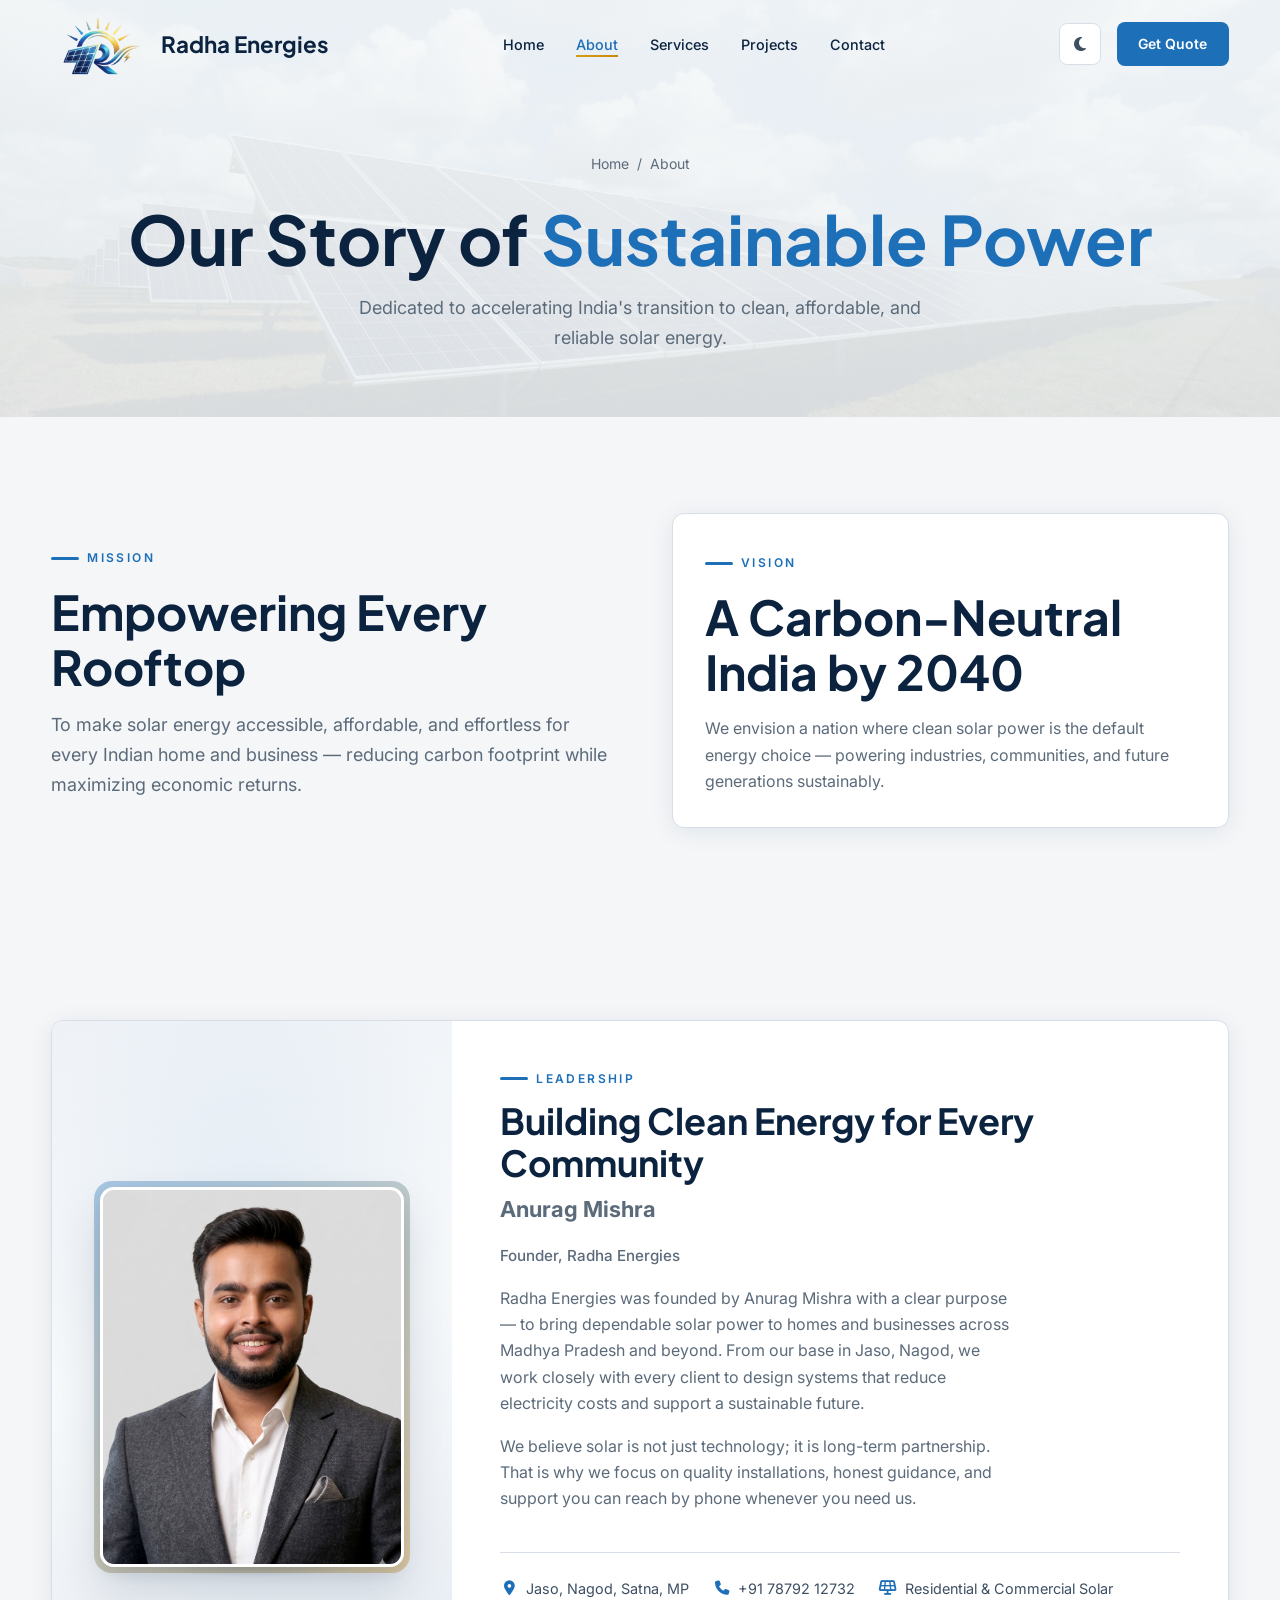
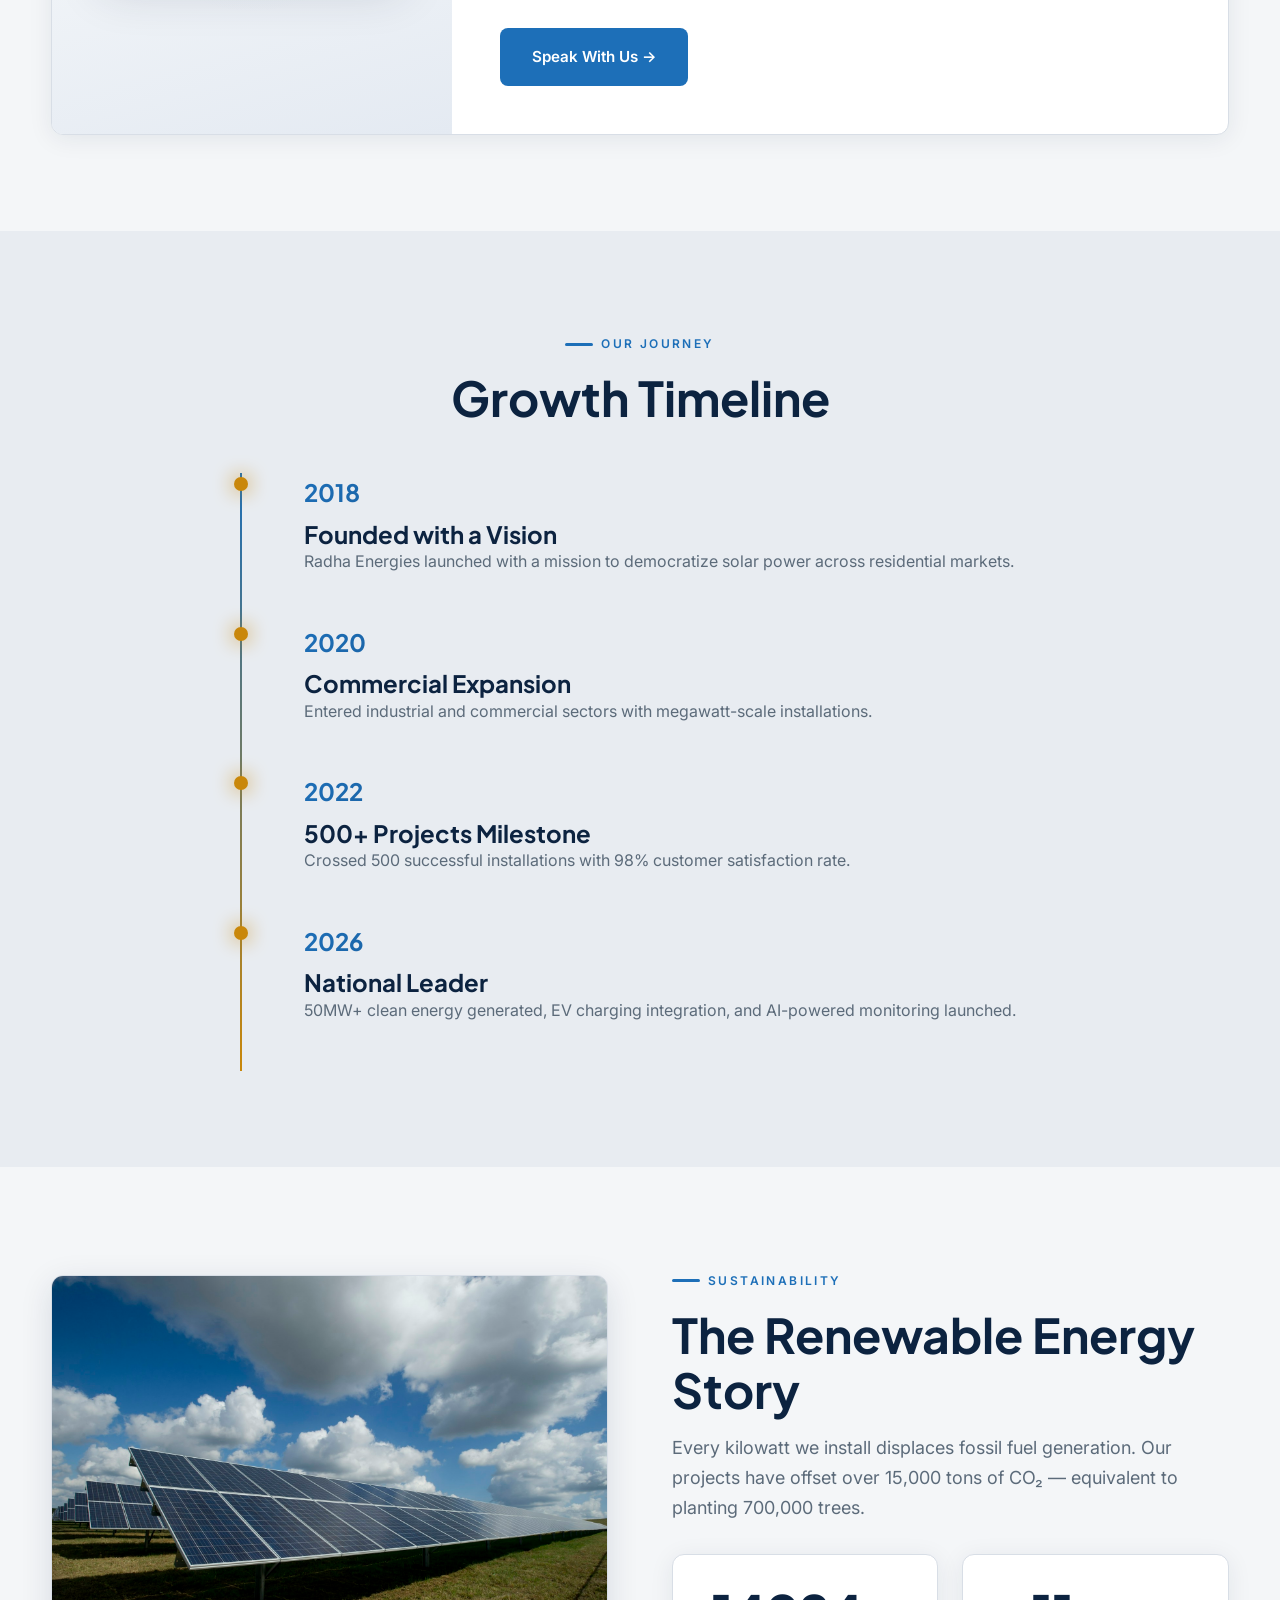
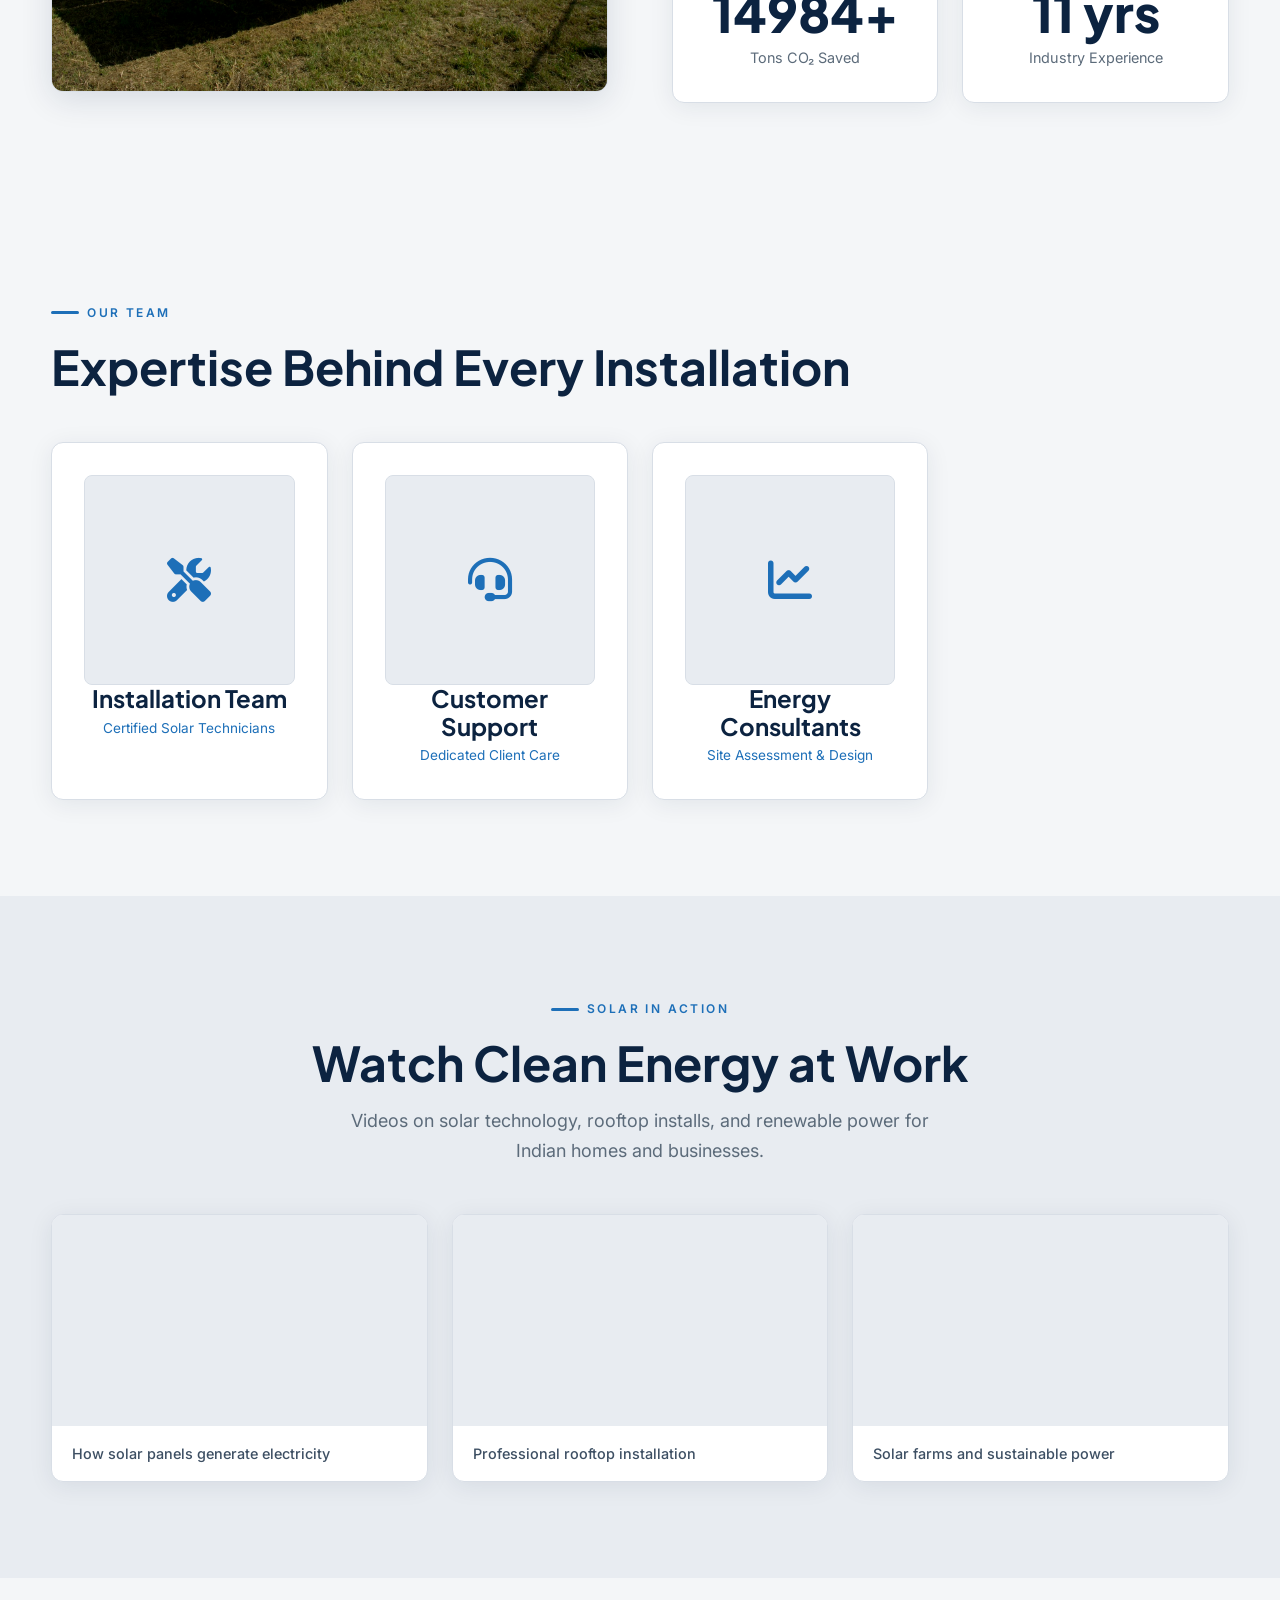
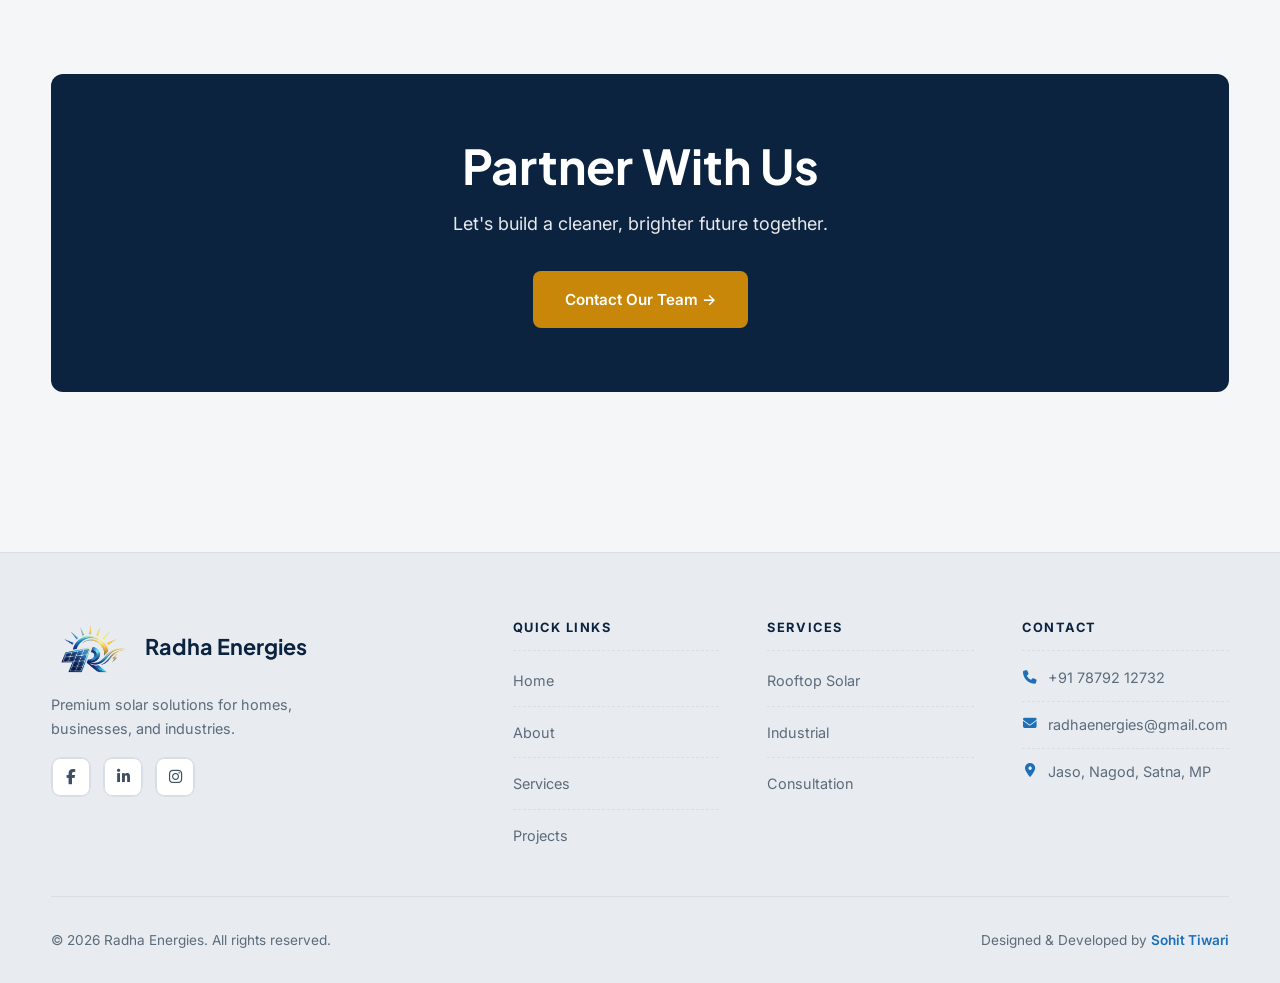
==== about.html @ 24271fe3 "Initial commit" ====
<!DOCTYPE html>
<html lang="en" data-theme="light">
<head>
  <meta charset="UTF-8">
  <meta name="viewport" content="width=device-width, initial-scale=1.0">
  <meta name="description" content="About Radha Energies — Meet founder Anurag Mishra, our mission, vision, and sustainable solar energy story.">
  <title>About Us | Radha Energies</title>
  <link rel="preconnect" href="https://fonts.googleapis.com">
  <link rel="preconnect" href="https://fonts.gstatic.com" crossorigin>
  <link href="https://fonts.googleapis.com/css2?family=Plus+Jakarta+Sans:wght@400;500;600;700;800&family=Inter:wght@400;500;600;700&display=swap" rel="stylesheet">
  <link rel="icon" href="assets/logo.png" type="image/png">
  <link rel="stylesheet" href="css/main.css">
  <link rel="stylesheet" href="css/animations.css">
  <link rel="stylesheet" href="https://cdnjs.cloudflare.com/ajax/libs/font-awesome/6.5.1/css/all.min.css" crossorigin="anonymous" referrerpolicy="no-referrer" />
  <link rel="stylesheet" href="css/icons.css">
</head>
<body>
  <div class="page-transition" aria-hidden="true"></div>
  <div class="loader" aria-label="Loading">
    <div class="loader-rays"></div>
    <img src="assets/logo.png" alt="Radha Energies" class="loader-logo" width="120" height="120">
    <div class="loader-ring"></div>
    <p class="loader-text">Harnessing Solar Power</p>
  </div>

  <header class="header">
    <nav class="nav container">
      <a href="index.html" class="logo-link">
        <img src="assets/logo.png" alt="Radha Energies Logo" class="logo-img" width="72" height="72">
        <span class="logo-text">Radha Energies</span>
      </a>
      <ul class="nav-links">
        <li><a href="index.html">Home</a></li>
        <li><a href="about.html" class="active">About</a></li>
        <li><a href="services.html">Services</a></li>
        <li><a href="projects.html">Projects</a></li>
        <li><a href="contact.html">Contact</a></li>
      </ul>
      <div class="nav-actions">
        <button class="theme-toggle" type="button" aria-label="Toggle theme"><i class="fa-solid fa-moon"></i></button>
        <a href="contact.html" class="nav-cta">Get Quote</a>
        <button class="menu-toggle" type="button" aria-label="Menu"><span></span><span></span><span></span></button>
      </div>
    </nav>
  </header>

  <main>
    <section class="page-hero">
      <div class="hero-bg hero-bg--media" style="position:absolute;inset:0;z-index:-1;"></div>
      <div class="hero-gradient-orb hero-orb-1" data-parallax="0.1" style="position:absolute;"></div>
      <div class="container">
        <nav class="breadcrumb" aria-label="Breadcrumb"><a href="index.html">Home</a> / <span>About</span></nav>
        <h1>Our Story of <span class="text-gradient">Sustainable Power</span></h1>
        <p class="lead">Dedicated to accelerating India's transition to clean, affordable, and reliable solar energy.</p>
      </div>
    </section>

    <section class="section">
      <div class="container split-grid">
        <div class="reveal-left">
          <span class="section-label">Mission</span>
          <h2>Empowering Every Rooftop</h2>
          <p class="lead" style="margin-top:1rem;">To make solar energy accessible, affordable, and effortless for every Indian home and business — reducing carbon footprint while maximizing economic returns.</p>
        </div>
        <div class="reveal-right glass-card">
          <span class="section-label">Vision</span>
          <h2>A Carbon-Neutral India by 2040</h2>
          <p style="color:var(--text-muted);margin-top:1rem;">We envision a nation where clean solar power is the default energy choice — powering industries, communities, and future generations sustainably.</p>
        </div>
      </div>
    </section>

    <section class="section">
      <div class="container">
        <div class="founder-section reveal">
          <div class="founder-grid">
            <div class="founder-photo-wrap">
              <div class="founder-photo-frame">
                <img src="assets/brand-owner.png" alt="Anurag Mishra, Founder of Radha Energies" class="founder-photo" width="764" height="1024" loading="lazy" decoding="async">
              </div>
            </div>
            <div class="founder-content">
              <span class="section-label">Leadership</span>
              <h2>Building Clean Energy for Every Community</h2>
              <p class="founder-name">Anurag Mishra</p>
              <p class="founder-role">Founder, Radha Energies</p>
              <p>Radha Energies was founded by Anurag Mishra with a clear purpose — to bring dependable solar power to homes and businesses across Madhya Pradesh and beyond. From our base in Jaso, Nagod, we work closely with every client to design systems that reduce electricity costs and support a sustainable future.</p>
              <p>We believe solar is not just technology; it is long-term partnership. That is why we focus on quality installations, honest guidance, and support you can reach by phone whenever you need us.</p>
              <div class="founder-meta">
                <span class="founder-meta-item"><i class="fa-solid fa-location-dot" aria-hidden="true"></i> Jaso, Nagod, Satna, MP</span>
                <span class="founder-meta-item"><i class="fa-solid fa-phone" aria-hidden="true"></i> <a href="tel:+917879212732">+91 78792 12732</a></span>
                <span class="founder-meta-item"><i class="fa-solid fa-solar-panel" aria-hidden="true"></i> Residential &amp; Commercial Solar</span>
              </div>
              <a href="contact.html" class="btn btn-primary" style="margin-top:1.75rem;align-self:flex-start;">Speak With Us →</a>
            </div>
          </div>
        </div>
      </div>
    </section>

    <section class="section section--alt">
      <div class="container">
        <div class="reveal" style="text-align:center;margin-bottom:3rem;">
          <span class="section-label" style="justify-content:center;">Our Journey</span>
          <h2>Growth Timeline</h2>
        </div>
        <div class="timeline">
          <div class="timeline-item reveal">
            <div class="timeline-year">2018</div>
            <h3>Founded with a Vision</h3>
            <p style="color:var(--text-muted);">Radha Energies launched with a mission to democratize solar power across residential markets.</p>
          </div>
          <div class="timeline-item reveal">
            <div class="timeline-year">2020</div>
            <h3>Commercial Expansion</h3>
            <p style="color:var(--text-muted);">Entered industrial and commercial sectors with megawatt-scale installations.</p>
          </div>
          <div class="timeline-item reveal">
            <div class="timeline-year">2022</div>
            <h3>500+ Projects Milestone</h3>
            <p style="color:var(--text-muted);">Crossed 500 successful installations with 98% customer satisfaction rate.</p>
          </div>
          <div class="timeline-item reveal">
            <div class="timeline-year">2026</div>
            <h3>National Leader</h3>
            <p style="color:var(--text-muted);">50MW+ clean energy generated, EV charging integration, and AI-powered monitoring launched.</p>
          </div>
        </div>
      </div>
    </section>

    <section class="section">
      <div class="container split-grid">
        <div class="intro-visual reveal-left">
          <div class="intro-visual-inner">
            <img src="assets/hero-rooftop.jpg" alt="Solar farm and clean energy landscape" width="800" height="600" loading="lazy" decoding="async">
          </div>
        </div>
        <div class="reveal-right">
          <span class="section-label">Sustainability</span>
          <h2>The Renewable Energy Story</h2>
          <p class="lead" style="margin-top:1rem;">Every kilowatt we install displaces fossil fuel generation. Our projects have offset over 15,000 tons of CO₂ — equivalent to planting 700,000 trees.</p>
          <div class="stats-grid" style="margin-top:2rem;grid-template-columns:repeat(2,1fr);">
            <div class="glass-card stat-card"><div class="stat-number" data-count="15000" data-suffix="+">0</div><p class="stat-label">Tons CO₂ Saved</p></div>
            <div class="glass-card stat-card"><div class="stat-number" data-count="12" data-suffix=" yrs">0</div><p class="stat-label">Industry Experience</p></div>
          </div>
        </div>
      </div>
    </section>

    <section class="section">
      <div class="container">
        <div class="reveal" style="margin-bottom:3rem;">
          <span class="section-label">Our Team</span>
          <h2>Expertise Behind Every Installation</h2>
        </div>
        <div class="team-grid">
          <div class="glass-card team-card reveal">
            <span class="icon-wrap icon-wrap--team"><i class="fa-solid fa-screwdriver-wrench" aria-hidden="true"></i></span>
            <h3>Installation Team</h3>
            <p class="team-role">Certified Solar Technicians</p>
          </div>
          <div class="glass-card team-card reveal">
            <span class="icon-wrap icon-wrap--team"><i class="fa-solid fa-headset" aria-hidden="true"></i></span>
            <h3>Customer Support</h3>
            <p class="team-role">Dedicated Client Care</p>
          </div>
          <div class="glass-card team-card reveal">
            <span class="icon-wrap icon-wrap--team"><i class="fa-solid fa-chart-line" aria-hidden="true"></i></span>
            <h3>Energy Consultants</h3>
            <p class="team-role">Site Assessment &amp; Design</p>
          </div>
        </div>
      </div>
    </section>

    <section class="section section--alt media-section">
      <div class="container">
        <div class="reveal" style="text-align:center;margin-bottom:3rem;">
          <span class="section-label" style="justify-content:center;">Solar in Action</span>
          <h2>Watch Clean Energy at Work</h2>
          <p class="lead" style="margin:1rem auto 0;">Videos on solar technology, rooftop installs, and renewable power for Indian homes and businesses.</p>
        </div>
        <div class="media-grid">
          <article class="media-card media-card--video reveal">
            <div class="video-embed">
              <iframe src="https://www.youtube.com/embed/xKxrkGTscVI" title="How solar panels work" allow="accelerometer; autoplay; clipboard-write; encrypted-media; gyroscope; picture-in-picture" allowfullscreen loading="lazy"></iframe>
            </div>
            <p class="media-card-caption">How solar panels generate electricity</p>
          </article>
          <article class="media-card media-card--video reveal">
            <div class="video-embed">
              <iframe src="https://www.youtube.com/embed/yEv0DCY0BCQ" title="Rooftop solar installation" allow="accelerometer; autoplay; clipboard-write; encrypted-media; gyroscope; picture-in-picture" allowfullscreen loading="lazy"></iframe>
            </div>
            <p class="media-card-caption">Professional rooftop installation</p>
          </article>
          <article class="media-card media-card--video reveal">
            <div class="video-embed">
              <iframe src="https://www.youtube.com/embed/1kUE0BZtTRc" title="Solar farm" allow="accelerometer; autoplay; clipboard-write; encrypted-media; gyroscope; picture-in-picture" allowfullscreen loading="lazy"></iframe>
            </div>
            <p class="media-card-caption">Solar farms and sustainable power</p>
          </article>
        </div>
      </div>
    </section>

    <section class="section">
      <div class="container">
        <div class="cta-banner reveal">
          <h2>Partner With Us</h2>
          <p class="lead" style="margin:1rem auto 2rem;">Let's build a cleaner, brighter future together.</p>
          <a href="contact.html" class="btn btn-primary">Contact Our Team →</a>
        </div>
      </div>
    </section>
  </main>

  <footer class="footer">
    <div class="container">
      <div class="footer-grid">
        <div class="footer-brand">
          <a href="index.html" class="logo-link"><img src="assets/logo.png" alt="Radha Energies" class="logo-img" width="72" height="72"><span class="logo-text">Radha Energies</span></a>
          <p>Premium solar solutions for homes, businesses, and industries.</p>
          <div class="social-links"><a href="#" aria-label="Facebook"><span class="icon-wrap icon-wrap--social"><i class="fa-brands fa-facebook-f" aria-hidden="true"></i></span></a><a href="#" aria-label="LinkedIn"><span class="icon-wrap icon-wrap--social"><i class="fa-brands fa-linkedin-in" aria-hidden="true"></i></span></a><a href="#" aria-label="Instagram"><span class="icon-wrap icon-wrap--social"><i class="fa-brands fa-instagram" aria-hidden="true"></i></span></a></div>
        </div>
        <div><h4>Quick Links</h4><ul class="footer-links"><li><a href="index.html">Home</a></li><li><a href="about.html">About</a></li><li><a href="services.html">Services</a></li><li><a href="projects.html">Projects</a></li></ul></div>
        <div><h4>Services</h4><ul class="footer-links"><li><a href="services.html">Rooftop Solar</a></li><li><a href="services.html">Industrial</a></li><li><a href="services.html">Consultation</a></li></ul></div>
        <div><h4>Contact</h4><ul class="footer-links footer-contact-list"><li class="footer-contact-item"><i class="fa-solid fa-phone" aria-hidden="true"></i><a href="tel:+917879212732">+91 78792 12732</a></li><li class="footer-contact-item"><i class="fa-solid fa-envelope" aria-hidden="true"></i><a href="mailto:radhaenergies@gmail.com">radhaenergies@gmail.com</a></li><li class="footer-contact-item"><i class="fa-solid fa-location-dot" aria-hidden="true"></i><span>Jaso, Nagod, Satna, MP</span></li></ul></div>
      </div>
      <div class="footer-bottom"><span>© 2026 Radha Energies. All rights reserved.</span><p class="footer-credit">Designed &amp; Developed by <a href="https://sohit-tiwarii.netlify.app/" target="_blank" rel="noopener noreferrer">Sohit Tiwari</a></p></div>
    </div>
  </footer>
  <script src="js/main.js"></script>
</body>
</html>
---- css/main.css ----
/* Radha Energies — Professional corporate theme (logo: navy + blue + gold) */
:root {
  --color-primary: #0c2340;
  --color-primary-light: #1a3a5c;
  --color-accent: #1d6fb8;
  --color-accent-hover: #155a94;
  --color-highlight: #c9870a;
  --color-highlight-hover: #a86f08;
  --white: #ffffff;

  --bg-page: #f4f6f8;
  --bg-surface: #ffffff;
  --bg-muted: #e8ecf1;
  --border: #d8dee6;
  --border-light: #eef1f5;

  --deep-navy: var(--bg-page);
  --navy-mid: var(--bg-muted);
  --navy-light: var(--bg-surface);
  --text-primary: #0c2340;
  --text-secondary: #3d4f63;
  --text-muted: #5c6b7a;
  --btn-text: #ffffff;

  --glass-bg: var(--bg-surface);
  --glass-border: var(--border);
  --shadow-soft: 0 4px 24px rgba(12, 35, 64, 0.08);
  --shadow-md: 0 8px 32px rgba(12, 35, 64, 0.12);
  --section-alt: var(--bg-muted);
  --overlay-dark: rgba(12, 35, 64, 0.88);
  --neon-glow: var(--shadow-md);

  --electric-blue: var(--color-accent);
  --cyan: var(--color-accent);
  --logo-blue: var(--color-accent);
  --logo-blue-deep: var(--color-primary);
  --solar-yellow: var(--color-highlight);
  --solar-gold: var(--color-highlight-hover);

  --gradient-solar: linear-gradient(135deg, #d4a017, #c9870a);
  --gradient-blue: linear-gradient(135deg, #1d6fb8, #0c2340);
  --gradient-brand: linear-gradient(135deg, #1d6fb8 0%, #c9870a 100%);
  --gradient-hero: linear-gradient(180deg, #f8fafb 0%, #f0f3f6 100%);

  --font-display: "Plus Jakarta Sans", system-ui, sans-serif;
  --font-body: "Inter", system-ui, sans-serif;
  --nav-height: 88px;
  --section-pad: clamp(4rem, 8vw, 6rem);
  --radius: 8px;
  --radius-lg: 12px;
  --transition: 0.25s ease;
}

[data-theme="dark"] {
  --bg-page: #0c1624;
  --bg-surface: #121e32;
  --bg-muted: #1a2840;
  --border: #2a3d56;
  --deep-navy: var(--bg-page);
  --navy-mid: var(--bg-muted);
  --navy-light: var(--bg-surface);
  --text-primary: #f0f4f8;
  --text-secondary: #b8c5d4;
  --text-muted: #8a9bb0;
  --glass-bg: var(--bg-surface);
  --glass-border: var(--border);
  --section-alt: #151f30;
  --gradient-hero: linear-gradient(180deg, #0c1624 0%, #121e32 100%);
  --shadow-soft: 0 4px 24px rgba(0, 0, 0, 0.25);
}

*, *::before, *::after { box-sizing: border-box; margin: 0; padding: 0; }
html { scroll-behavior: smooth; }
body {
  font-family: var(--font-body);
  background-color: var(--bg-page);
  color: var(--text-primary);
  line-height: 1.65;
  overflow-x: hidden;
  transition: background 0.3s, color 0.3s;
  -webkit-font-smoothing: antialiased;
}
main, .footer { position: relative; z-index: 1; }

img { max-width: 100%; height: auto; display: block; }
a { color: inherit; text-decoration: none; }
ul { list-style: none; }
button { font-family: inherit; cursor: pointer; border: none; background: none; }
input, textarea, select { font-family: inherit; }

.container { width: min(1200px, 92vw); margin-inline: auto; }
.section { padding-block: var(--section-pad); position: relative; }
.section-label {
  display: inline-flex;
  align-items: center;
  gap: 0.5rem;
  font-size: 0.75rem;
  font-weight: 600;
  letter-spacing: 0.2em;
  text-transform: uppercase;
  color: var(--logo-blue);
  margin-bottom: 1rem;
}
.section-label::before {
  content: "";
  width: 28px;
  height: 3px;
  background: var(--color-accent);
  border-radius: 2px;
}
h1, h2, h3 { font-family: var(--font-display); font-weight: 700; line-height: 1.15; }
h1 { font-size: clamp(2.5rem, 6vw, 4.25rem); }
h2 { font-size: clamp(2rem, 4vw, 3rem); }
h3 { font-size: clamp(1.25rem, 2vw, 1.5rem); }
p.lead { font-size: 1.125rem; color: var(--text-muted); max-width: 600px; }

/* Loader */
.loader {
  position: fixed;
  inset: 0;
  z-index: 10000;
  background: var(--deep-navy);
  display: flex;
  flex-direction: column;
  align-items: center;
  justify-content: center;
  gap: 2rem;
  transition: opacity 0.8s, visibility 0.8s;
}
.loader.hidden { opacity: 0; visibility: hidden; pointer-events: none; }
.loader-logo { width: 120px; animation: loaderPulse 1.5s ease-in-out infinite; }
.loader-ring {
  width: 48px;
  height: 48px;
  border: 3px solid var(--border);
  border-top-color: var(--color-accent);
  border-radius: 50%;
  animation: spin 0.8s linear infinite;
}
.loader-rays { display: none; }
.loader-text {
  font-family: var(--font-display);
  font-size: 0.875rem;
  letter-spacing: 0.3em;
  text-transform: uppercase;
  color: var(--text-muted);
}

/* Particles canvas */
#particles-canvas {
  display: none;
}

.section--alt { background: var(--section-alt); }

/* Navigation */
.header {
  position: fixed;
  top: 0;
  left: 0;
  right: 0;
  z-index: 1000;
  height: var(--nav-height);
  transition: var(--transition);
}
.header.scrolled {
  background: var(--glass-bg);
  backdrop-filter: blur(20px);
  -webkit-backdrop-filter: blur(20px);
  border-bottom: 1px solid var(--glass-border);
  box-shadow: var(--shadow-soft);
}
.nav {
  display: flex;
  align-items: center;
  justify-content: space-between;
  height: var(--nav-height);
}
.logo-link {
  display: flex;
  align-items: center;
  gap: 0.75rem;
}
.logo-img { width: auto; object-fit: contain; }
.header .logo-img {
  height: 72px;
}
.footer .logo-img {
  height: 60px;
}
.header .logo-text {
  font-size: 1.4rem;
}
.footer .logo-text {
  font-size: 1.35rem;
}
.logo-text {
  font-family: var(--font-display);
  font-weight: 700;
  font-size: 1.25rem;
  color: var(--color-primary);
}
[data-theme="dark"] .logo-text { color: var(--text-primary); }
.nav-links {
  display: flex;
  align-items: center;
  gap: 2rem;
}
.nav-links a {
  font-size: 0.9rem;
  font-weight: 500;
  position: relative;
  padding: 0.25rem 0;
  transition: color 0.3s;
}
.nav-links a::after {
  content: "";
  position: absolute;
  bottom: 0;
  left: 0;
  width: 0;
  height: 2px;
  background: var(--gradient-solar);
  transition: width 0.3s;
}
.nav-links a:hover::after,
.nav-links a.active::after { width: 100%; }
.nav-links a:hover,
.nav-links a.active { color: var(--color-accent); }
.nav-actions { display: flex; align-items: center; gap: 1rem; }
.theme-toggle {
  width: 44px;
  height: 44px;
  border-radius: 50%;
  background: var(--glass-bg);
  border: 1px solid var(--glass-border);
  display: flex;
  align-items: center;
  justify-content: center;
  font-size: 1.25rem;
  transition: var(--transition);
}
.theme-toggle:hover {
  border-color: var(--electric-blue);
  box-shadow: var(--neon-glow);
}
.nav-cta {
  padding: 0.65rem 1.35rem;
  border-radius: var(--radius);
  background: var(--color-accent);
  color: var(--white);
  font-weight: 600;
  font-size: 0.875rem;
  transition: var(--transition);
}
.nav-cta:hover {
  background: var(--color-accent-hover);
  transform: translateY(-1px);
  box-shadow: var(--shadow-soft);
}
.menu-toggle {
  display: none;
  flex-direction: column;
  gap: 5px;
  width: 28px;
}
.menu-toggle span {
  display: block;
  height: 2px;
  background: var(--text-primary);
  border-radius: 2px;
  transition: var(--transition);
}

/* Buttons */
.btn {
  display: inline-flex;
  align-items: center;
  justify-content: center;
  gap: 0.5rem;
  padding: 1rem 2rem;
  border-radius: var(--radius);
  font-weight: 600;
  font-size: 0.95rem;
  transition: var(--transition);
  position: relative;
  overflow: hidden;
}
.btn-primary {
  background: var(--color-accent);
  color: var(--white);
}
.btn-primary::before {
  content: "";
  position: absolute;
  inset: 0;
  background: linear-gradient(90deg, transparent, rgba(255,255,255,0.4), transparent);
  transform: translateX(-100%);
  transition: transform 0.6s;
}
.btn-primary:hover::before { transform: translateX(100%); }
.btn-primary:hover {
  background: var(--color-accent-hover);
  transform: translateY(-2px);
  box-shadow: var(--shadow-md);
}
.btn-outline {
  border: 1.5px solid var(--color-accent);
  color: var(--color-accent);
  background: transparent;
}
.btn-outline:hover {
  background: rgba(29, 111, 184, 0.06);
  transform: translateY(-2px);
}

/* Glass cards */
.glass-card {
  background: var(--bg-surface);
  border: 1px solid var(--border);
  border-radius: var(--radius-lg);
  padding: 2rem;
  transition: var(--transition);
  box-shadow: var(--shadow-soft);
}
.glass-card:hover {
  border-color: var(--color-accent);
  box-shadow: var(--shadow-md);
  transform: translateY(-4px);
}

/* Hero */
.hero {
  min-height: 100vh;
  display: flex;
  align-items: center;
  position: relative;
  padding-top: var(--nav-height);
  overflow: hidden;
}
.hero-bg {
  position: absolute;
  inset: 0;
  background: var(--gradient-hero);
  z-index: -2;
}
.hero-bg--media {
  background:
    linear-gradient(105deg, rgba(12, 35, 64, 0.88) 0%, rgba(12, 35, 64, 0.55) 42%, rgba(29, 111, 184, 0.35) 100%),
    url("../assets/hero-rooftop.jpg") center / cover no-repeat;
}
.hero--banner .hero-grid {
  grid-template-columns: minmax(0, 1.1fr) minmax(0, 1fr);
  max-width: none;
  gap: clamp(2rem, 5vw, 4rem);
  align-items: center;
}
.hero--banner .hero-content {
  text-align: left;
  max-width: 620px;
  margin-right: auto;
}
.hero--banner .hero-badge {
  background: rgba(255, 255, 255, 0.12);
  border-color: rgba(255, 255, 255, 0.28);
  color: #fff;
  backdrop-filter: blur(8px);
}
.hero--banner h1 {
  color: #fff;
  animation: fadeInUp 0.9s 0.15s cubic-bezier(0.22, 1, 0.36, 1) forwards;
}
.hero--banner h1 span {
  color: var(--color-highlight);
}
.hero--banner .hero-tagline {
  animation: fadeInUp 0.9s 0.28s cubic-bezier(0.22, 1, 0.36, 1) forwards;
}
.hero--banner .hero-badge {
  animation: fadeInUp 0.85s 0.05s cubic-bezier(0.22, 1, 0.36, 1) forwards;
  opacity: 0;
}
.hero--banner .hero-tagline {
  color: rgba(255, 255, 255, 0.92);
  max-width: 560px;
}
.hero--banner .btn-outline {
  border-color: #fff;
  color: #fff;
}
.hero--banner .btn-outline:hover {
  background: rgba(255, 255, 255, 0.12);
  color: #fff;
  border-color: #fff;
}
body:has(.hero--banner) .header:not(.scrolled) .logo-text,
body:has(.hero--banner) .header:not(.scrolled) .nav-links a {
  color: #fff;
}
body:has(.hero--banner) .header:not(.scrolled) .nav-links a:hover,
body:has(.hero--banner) .header:not(.scrolled) .nav-links a.active {
  color: var(--color-highlight);
}
body:has(.hero--banner) .header:not(.scrolled) .theme-toggle {
  color: #fff;
  background: rgba(255, 255, 255, 0.1);
  border-color: rgba(255, 255, 255, 0.35);
}
.page-hero .hero-bg--media {
  background:
    linear-gradient(180deg, rgba(248, 250, 251, 0.94) 0%, rgba(240, 243, 246, 0.9) 100%),
    url("../assets/page-hero-bg.jpg") center / cover no-repeat;
}
[data-theme="dark"] .page-hero .hero-bg--media {
  background:
    linear-gradient(180deg, rgba(12, 22, 36, 0.94) 0%, rgba(18, 30, 50, 0.92) 100%),
    url("../assets/page-hero-bg.jpg") center / cover no-repeat;
}
.hero-gradient-orb,
.hero-rays,
.solar-panel-3d {
  display: none;
}
.hero--banner .hero-solar-rays {
  display: block;
}
.hero-visual-pro {
  position: relative;
  min-height: 360px;
  border-radius: var(--radius-lg);
  overflow: hidden;
  border: 1px solid var(--border);
  box-shadow: var(--shadow-md);
}
.hero-visual-pro img,
.intro-visual img,
.media-card img {
  width: 100%;
  height: 100%;
  object-fit: cover;
  display: block;
}
.hero-visual-pro img {
  min-height: 360px;
  transition: transform 0.6s ease;
}
.hero-visual-pro:hover img {
  transform: scale(1.04);
}
.hero-grid {
  display: grid;
  grid-template-columns: 1fr 1fr;
  gap: 4rem;
  align-items: center;
}
.hero-content {
  position: relative;
  z-index: 2;
  will-change: transform, opacity;
}
.hero-badge {
  display: inline-flex;
  align-items: center;
  gap: 0.5rem;
  padding: 0.45rem 1rem;
  background: var(--bg-surface);
  border: 1px solid var(--border);
  border-radius: var(--radius);
  font-size: 0.8rem;
  font-weight: 500;
  color: var(--text-secondary);
  margin-bottom: 1.5rem;
  animation: fadeInUp 0.8s ease forwards;
}
.hero-badge .dot {
  width: 8px;
  height: 8px;
  background: var(--color-highlight);
  border-radius: 50%;
}
.hero h1 {
  margin-bottom: 1.25rem;
  animation: fadeInUp 0.8s 0.1s ease forwards;
  opacity: 0;
}
.hero h1 span {
  color: var(--color-accent);
}
.hero-tagline {
  font-size: 1.25rem;
  color: var(--text-muted);
  margin-bottom: 2rem;
  animation: fadeInUp 0.8s 0.2s ease forwards;
  opacity: 0;
}
.hero-btns {
  display: flex;
  flex-wrap: wrap;
  gap: 1rem;
  animation: fadeInUp 0.8s 0.3s ease forwards;
  opacity: 0;
}
.hero--banner .hero-btns {
  animation: fadeInUp 0.9s 0.45s cubic-bezier(0.22, 1, 0.36, 1) forwards;
}
.btn-hero {
  transition: transform 0.35s cubic-bezier(0.22, 1, 0.36, 1), box-shadow 0.35s ease, background 0.35s ease, border-color 0.35s ease;
}
.btn-hero:hover {
  transform: translateY(-3px);
}
.btn-hero:active {
  transform: translateY(-1px) scale(0.98);
}
.btn-hero-icon {
  transition: transform 0.35s cubic-bezier(0.22, 1, 0.36, 1);
}
.btn-hero:hover .btn-hero-icon {
  transform: translateX(4px);
}
.hero--banner .btn-primary.btn-hero {
  animation: btnGlowPulse 3s ease-in-out infinite;
}
.hero--banner .btn-hero--outline:hover {
  background: rgba(255, 255, 255, 0.15);
  box-shadow: 0 8px 28px rgba(0, 0, 0, 0.2);
}

/* Hero energy animation (right column) */
.hero-energy-visual {
  position: relative;
  min-height: min(420px, 55vh);
  display: flex;
  align-items: center;
  justify-content: center;
  animation: fadeInUp 1s 0.35s cubic-bezier(0.22, 1, 0.36, 1) forwards;
  opacity: 0;
  will-change: transform, opacity;
}
.hero-energy-scene {
  position: relative;
  width: min(100%, 400px);
  aspect-ratio: 1;
  margin: 0 auto;
}
.hero-energy-ring {
  position: absolute;
  inset: 8%;
  border-radius: 50%;
  border: 1px solid rgba(255, 255, 255, 0.15);
}
.hero-energy-ring--1 {
  animation: energyRingSpin 18s linear infinite;
  border-color: rgba(29, 111, 184, 0.45);
}
.hero-energy-ring--2 {
  inset: 18%;
  animation: energyRingSpin 14s linear infinite reverse;
  border-color: rgba(201, 135, 10, 0.35);
  border-style: dashed;
}
.hero-energy-ring--3 {
  inset: 28%;
  animation: energyRingPulse 4s ease-in-out infinite;
  border-color: rgba(255, 255, 255, 0.2);
}
.hero-solar-rays {
  position: absolute;
  inset: 0;
  pointer-events: none;
}
.hero-sun-core {
  position: absolute;
  top: 50%;
  left: 50%;
  width: 88px;
  height: 88px;
  margin: -44px 0 0 -44px;
  border-radius: 50%;
  display: flex;
  align-items: center;
  justify-content: center;
  font-size: 2.5rem;
  color: var(--color-highlight);
  background: radial-gradient(circle, rgba(201, 135, 10, 0.35) 0%, rgba(29, 111, 184, 0.2) 55%, transparent 70%);
  box-shadow: 0 0 48px rgba(201, 135, 10, 0.45), 0 0 80px rgba(29, 111, 184, 0.25);
  animation: sunCorePulse 3s ease-in-out infinite;
  z-index: 2;
}
.hero-panel-float {
  position: absolute;
  top: 12%;
  right: 8%;
  width: 56px;
  height: 56px;
  border-radius: 12px;
  display: flex;
  align-items: center;
  justify-content: center;
  font-size: 1.5rem;
  color: #fff;
  background: linear-gradient(145deg, var(--color-accent), var(--color-primary));
  box-shadow: 0 12px 32px rgba(12, 35, 64, 0.4);
  animation: panelFloat 5s ease-in-out infinite;
  z-index: 3;
}
.hero-bolt-float {
  position: absolute;
  width: 40px;
  height: 40px;
  border-radius: 50%;
  display: flex;
  align-items: center;
  justify-content: center;
  font-size: 1rem;
  color: var(--color-highlight);
  background: rgba(255, 255, 255, 0.12);
  border: 1px solid rgba(255, 255, 255, 0.25);
  backdrop-filter: blur(6px);
  animation: boltFloat 4s ease-in-out infinite;
  z-index: 3;
}
.hero-bolt-float--1 { bottom: 22%; left: 6%; animation-delay: 0.5s; }
.hero-bolt-float--2 { bottom: 14%; right: 12%; animation-delay: 1.2s; }
.hero-orbit-dot {
  position: absolute;
  top: 50%;
  left: 50%;
  width: 10px;
  height: 10px;
  margin: -5px 0 0 -5px;
  border-radius: 50%;
  background: var(--color-highlight);
  box-shadow: 0 0 12px var(--color-highlight);
}
.hero-orbit-dot--1 { animation: orbitCW 9s linear infinite; }
.hero-orbit-dot--2 {
  width: 8px;
  height: 8px;
  margin: 0;
  background: var(--color-accent);
  box-shadow: 0 0 10px var(--color-accent);
  animation: orbitCCW 13s linear infinite;
}
.hero-energy-stat {
  position: absolute;
  bottom: -8px;
  left: 50%;
  transform: translateX(-50%);
  text-align: center;
  padding: 0.75rem 1.25rem;
  border-radius: var(--radius-lg);
  background: rgba(12, 35, 64, 0.75);
  border: 1px solid rgba(255, 255, 255, 0.2);
  backdrop-filter: blur(12px);
  white-space: nowrap;
  z-index: 4;
  animation: statFloat 4s ease-in-out infinite;
}
.hero-energy-value {
  font-family: var(--font-display);
  font-size: 1.75rem;
  font-weight: 800;
  color: var(--color-highlight);
  line-height: 1;
}
.hero-energy-unit {
  font-family: var(--font-display);
  font-size: 1rem;
  font-weight: 700;
  color: #fff;
  margin-left: 0.15rem;
}
.hero-energy-label {
  display: block;
  font-size: 0.7rem;
  text-transform: uppercase;
  letter-spacing: 0.12em;
  color: rgba(255, 255, 255, 0.75);
  margin-top: 0.35rem;
}
.hero-visual {
  position: relative;
  animation: fadeInUp 0.8s 0.4s ease forwards;
  opacity: 0;
}
.solar-panel-3d {
  perspective: 1000px;
  display: flex;
  justify-content: center;
}
.panel-stack {
  position: relative;
  width: 320px;
  height: 280px;
  transform-style: preserve-3d;
  animation: panelFloat 6s ease-in-out infinite;
}
.panel-card {
  position: absolute;
  width: 200px;
  height: 140px;
  background: var(--panel-bg);
  border: 2px solid var(--panel-border);
  border-radius: 8px;
  display: grid;
  grid-template-columns: repeat(4, 1fr);
  grid-template-rows: repeat(3, 1fr);
  gap: 4px;
  padding: 8px;
  box-shadow: var(--shadow-soft), inset 0 1px 0 rgba(255,255,255,0.5);
}
.panel-card .cell {
  background: var(--panel-cell);
  border-radius: 2px;
  border: 1px solid rgba(92, 225, 255, 0.2);
  box-shadow: inset 0 1px 0 rgba(92, 225, 255, 0.08);
}
.panel-card:nth-child(1) { top: 0; left: 50%; transform: translateX(-50%) rotateX(15deg) rotateY(-10deg); z-index: 3; }
.panel-card:nth-child(2) { top: 40px; left: 20%; transform: rotateX(20deg) rotateY(5deg); z-index: 2; opacity: 0.9; }
.panel-card:nth-child(3) { top: 80px; right: 10%; transform: rotateX(10deg) rotateY(15deg); z-index: 1; opacity: 0.8; }
.energy-ring {
  position: absolute;
  top: 50%;
  left: 50%;
  width: 380px;
  height: 380px;
  margin: -190px 0 0 -190px;
  border: 2px solid transparent;
  border-top-color: var(--electric-blue);
  border-right-color: var(--solar-yellow);
  border-radius: 50%;
  animation: spin 12s linear infinite;
  opacity: 0.4;
}
.energy-ring:nth-child(2) {
  width: 420px;
  height: 420px;
  margin: -210px 0 0 -210px;
  animation-direction: reverse;
  animation-duration: 18s;
  border-top-color: var(--solar-yellow);
  border-right-color: var(--electric-blue);
}

/* Stats */
.stats-grid {
  display: grid;
  grid-template-columns: repeat(4, 1fr);
  gap: 1.5rem;
}
.stat-card {
  text-align: center;
  padding: 2rem 1.5rem;
}
.stat-number {
  font-family: var(--font-display);
  font-size: clamp(2.5rem, 4vw, 3.5rem);
  font-weight: 800;
  color: var(--color-primary);
  line-height: 1;
  margin-bottom: 0.5rem;
}
.stat-label { font-size: 0.9rem; color: var(--text-muted); }

/* Marquee */
.marquee-wrap {
  overflow: hidden;
  padding: 2rem 0;
  border-block: 1px solid var(--glass-border);
  background: var(--section-alt);
}
.marquee {
  display: flex;
  width: max-content;
  animation: marquee 30s linear infinite;
}
.marquee-item {
  flex-shrink: 0;
  padding: 0 3rem;
  font-family: var(--font-display);
  font-size: 1.5rem;
  font-weight: 600;
  color: var(--text-muted);
  opacity: 0.6;
  white-space: nowrap;
}
.marquee-item i { color: var(--color-accent); }

/* Services grid */
.services-grid {
  display: grid;
  grid-template-columns: repeat(3, 1fr);
  gap: 1.5rem;
}
/* Service icons → see icons.css (.icon-box--service) */
.glass-card:hover .icon-box--service {
  transform: scale(1.08) rotate(4deg);
}

/* Trust section */
.trust-grid {
  display: grid;
  grid-template-columns: repeat(3, 1fr);
  gap: 2rem;
  align-items: center;
}
.trust-item {
  display: flex;
  align-items: center;
  gap: 1rem;
}
/* Trust icons → icons.css */

/* Page hero (inner pages) */
.page-hero {
  padding: calc(var(--nav-height) + 4rem) 0 4rem;
  text-align: center;
  position: relative;
  overflow: hidden;
}
.page-hero h1 { margin-bottom: 1rem; }
.page-hero .lead { margin-inline: auto; }
.breadcrumb {
  display: flex;
  justify-content: center;
  gap: 0.5rem;
  font-size: 0.875rem;
  color: var(--text-muted);
  margin-bottom: 1.5rem;
}
.breadcrumb a:hover { color: var(--color-accent); }

/* Timeline */
.timeline {
  position: relative;
  max-width: 800px;
  margin-inline: auto;
  padding-left: 2rem;
}
.timeline::before {
  content: "";
  position: absolute;
  left: 0;
  top: 0;
  bottom: 0;
  width: 2px;
  background: linear-gradient(180deg, var(--electric-blue), var(--solar-yellow));
}
.timeline-item {
  position: relative;
  padding-bottom: 3rem;
  padding-left: 2rem;
}
.timeline-item::before {
  content: "";
  position: absolute;
  left: -2rem;
  top: 0.25rem;
  width: 14px;
  height: 14px;
  margin-left: -6px;
  background: var(--solar-yellow);
  border-radius: 50%;
  box-shadow: 0 0 20px var(--solar-yellow);
}
.timeline-year {
  font-family: var(--font-display);
  font-size: 1.5rem;
  font-weight: 700;
  background: var(--gradient-blue);
  -webkit-background-clip: text;
  -webkit-text-fill-color: transparent;
  background-clip: text;
  margin-bottom: 0.5rem;
}

/* Team */
.team-grid {
  display: grid;
  grid-template-columns: repeat(4, 1fr);
  gap: 1.5rem;
}
.team-card {
  text-align: center;
  overflow: hidden;
}
.team-card .icon-box--team {
  margin-bottom: 1rem;
  position: relative;
  overflow: hidden;
  transition: var(--transition);
}
.team-card:hover .icon-box--team {
  transform: scale(1.03);
  box-shadow: var(--neon-glow);
}
.team-card .icon-box--team::after {
  content: "";
  position: absolute;
  inset: 0;
  background: linear-gradient(180deg, transparent 55%, var(--overlay-dark));
  pointer-events: none;
  border-radius: inherit;
}
.team-role { font-size: 0.85rem; color: var(--logo-blue); margin-top: 0.25rem; }
[data-theme="dark"] .team-role { color: var(--cyan); }

.team-photo {
  width: 100%;
  aspect-ratio: 1;
  object-fit: cover;
  object-position: center top;
  border-radius: var(--radius);
  border: 1px solid var(--border);
  margin-bottom: 1rem;
  display: block;
}
.team-card--featured {
  grid-column: span 1;
}

/* Founder / brand owner */
.founder-section {
  background: var(--bg-surface);
  border: 1px solid var(--border);
  border-radius: var(--radius-lg);
  overflow: hidden;
  box-shadow: var(--shadow-soft);
}
.founder-grid {
  display: grid;
  grid-template-columns: minmax(300px, 400px) 1fr;
  gap: 0;
  align-items: stretch;
}
.founder-photo-wrap {
  display: flex;
  align-items: center;
  justify-content: center;
  padding: clamp(2rem, 4vw, 3rem);
  background:
    radial-gradient(ellipse 80% 70% at 50% 35%, rgba(29, 111, 184, 0.08), transparent 70%),
    linear-gradient(165deg, #eef2f7 0%, #f8fafb 45%, #e4eaf2 100%);
}
[data-theme="dark"] .founder-photo-wrap {
  background:
    radial-gradient(ellipse 80% 70% at 50% 35%, rgba(29, 111, 184, 0.15), transparent 70%),
    linear-gradient(165deg, #151f30 0%, #1a2840 50%, #121e32 100%);
}
.founder-photo-frame {
  position: relative;
  width: 100%;
  max-width: 320px;
  margin: 0 auto;
}
.founder-photo-frame::before {
  content: "";
  position: absolute;
  inset: -6px;
  border-radius: 18px;
  background: linear-gradient(145deg, var(--color-accent) 0%, var(--color-highlight) 100%);
  opacity: 0.35;
  z-index: 0;
}
.founder-photo-frame::after {
  content: "";
  position: absolute;
  left: 12%;
  right: 12%;
  bottom: -10px;
  height: 28px;
  background: radial-gradient(ellipse, rgba(12, 35, 64, 0.22) 0%, transparent 72%);
  z-index: 0;
  pointer-events: none;
}
.founder-photo {
  position: relative;
  z-index: 1;
  width: 100%;
  aspect-ratio: 4 / 5;
  object-fit: cover;
  object-position: 50% 14%;
  display: block;
  border-radius: 14px;
  border: 3px solid var(--white);
  box-shadow:
    0 4px 0 rgba(255, 255, 255, 0.5) inset,
    0 24px 48px rgba(12, 35, 64, 0.16),
    0 8px 16px rgba(12, 35, 64, 0.08);
  filter: contrast(1.05) saturate(1.04);
  background: var(--bg-muted);
}
[data-theme="dark"] .founder-photo {
  border-color: rgba(255, 255, 255, 0.12);
  box-shadow:
    0 24px 48px rgba(0, 0, 0, 0.35),
    0 8px 16px rgba(0, 0, 0, 0.2);
}
.founder-content {
  padding: clamp(2rem, 4vw, 3rem);
  display: flex;
  flex-direction: column;
  justify-content: center;
}
.founder-content .section-label { margin-bottom: 0.75rem; }
.founder-content h2 {
  font-size: clamp(1.75rem, 3vw, 2.25rem);
  margin-bottom: 0.5rem;
}
.founder-name {
  font-size: 1.375rem;
  font-weight: 700;
  color: var(--color-primary);
  margin-bottom: 0.25rem;
}
.founder-role {
  font-size: 0.95rem;
  font-weight: 500;
  color: var(--color-accent);
  margin-bottom: 1.25rem;
}
.founder-content p {
  color: var(--text-muted);
  margin-bottom: 1rem;
  max-width: 52ch;
}
.founder-meta {
  display: flex;
  flex-wrap: wrap;
  gap: 1.5rem;
  margin-top: 1.5rem;
  padding-top: 1.5rem;
  border-top: 1px solid var(--border);
}
.founder-meta-item {
  display: flex;
  align-items: center;
  gap: 0.5rem;
  font-size: 0.9rem;
  color: var(--text-secondary);
}
.founder-meta-item i {
  color: var(--color-accent);
  width: 1.1rem;
  text-align: center;
}
@media (max-width: 900px) {
  .founder-grid {
    grid-template-columns: 1fr;
  }
  .founder-photo-wrap {
    padding: 2rem 1.5rem 1.5rem;
  }
  .founder-photo-frame {
    max-width: 280px;
  }
  .founder-photo {
    object-position: 50% 12%;
  }
}

/* Service page cards */
.service-page-grid {
  display: grid;
  grid-template-columns: repeat(2, 1fr);
  gap: 2rem;
}
.service-page-card {
  display: grid;
  grid-template-columns: auto 1fr;
  gap: 1.5rem;
  align-items: start;
}
.service-page-card--media {
  display: block;
}
.service-page-card--media .service-thumb {
  width: 100%;
  margin-bottom: 1rem;
}
.service-page-card--media .icon-wrap--service {
  margin-bottom: 0.75rem;
}
.service-page-card .icon-box--service { margin-bottom: 0; }
.service-features {
  margin-top: 1rem;
  display: flex;
  flex-wrap: wrap;
  gap: 0.5rem;
}
.service-features li {
  font-size: 0.8rem;
  padding: 0.35rem 0.75rem;
  background: rgba(0, 212, 255, 0.1);
  border-radius: 50px;
  color: var(--logo-blue-deep);
}
[data-theme="dark"] .service-features li {
  color: var(--cyan);
}

/* Projects */
.projects-grid {
  display: grid;
  grid-template-columns: repeat(3, 1fr);
  gap: 1.5rem;
}
.project-card {
  position: relative;
  border-radius: var(--radius-lg);
  overflow: hidden;
  aspect-ratio: 4/3;
  cursor: pointer;
  background: var(--navy-mid);
}
.project-card-img {
  position: absolute;
  inset: 0;
  width: 100%;
  height: 100%;
  object-fit: cover;
  transition: transform 0.6s cubic-bezier(0.4, 0, 0.2, 1);
}
.project-card:hover .project-card-img {
  transform: scale(1.08);
}
.project-card .icon-wrap--project {
  display: none;
}
.project-overlay {
  position: absolute;
  inset: 0;
  z-index: 1;
  background: linear-gradient(180deg, transparent 40%, var(--overlay-dark));
  display: flex;
  flex-direction: column;
  justify-content: flex-end;
  padding: 1.5rem;
  transform: translateY(20px);
  opacity: 0.95;
  transition: var(--transition);
  color: #fff;
}
.project-card:hover .project-overlay {
  transform: translateY(0);
}
.project-stat {
  font-size: 0.8rem;
  color: var(--solar-gold);
  margin-top: 0.5rem;
}

/* Contact */
.contact-grid {
  display: grid;
  grid-template-columns: 1fr 1.2fr;
  gap: 3rem;
  align-items: start;
}
.contact-info-cards { display: flex; flex-direction: column; gap: 1rem; }
.contact-float-card {
  display: flex;
  align-items: center;
  gap: 1rem;
  animation: floatCard 4s ease-in-out infinite;
}
.contact-float-card:nth-child(2) { animation-delay: -1.3s; }
.contact-float-card:nth-child(3) { animation-delay: -2.6s; }
/* Contact icons → icons.css */
.contact-form .form-group { margin-bottom: 1.25rem; }
.contact-form label {
  display: block;
  font-size: 0.85rem;
  font-weight: 500;
  margin-bottom: 0.5rem;
  color: var(--text-muted);
}
.contact-form select {
  appearance: none;
  background-image: url("data:image/svg+xml,%3Csvg xmlns='http://www.w3.org/2000/svg' width='12' height='12' fill='%2300b4ff' viewBox='0 0 16 16'%3E%3Cpath d='M8 11L3 6h10z'/%3E%3C/svg%3E");
  background-repeat: no-repeat;
  background-position: right 1rem center;
  padding-right: 2.5rem;
}
.contact-form input,
.contact-form textarea,
.contact-form select {
  width: 100%;
  padding: 1rem 1.25rem;
  background: var(--glass-bg);
  border: 1px solid var(--glass-border);
  border-radius: 12px;
  color: inherit;
  transition: var(--transition);
}
.contact-form input:focus,
.contact-form textarea:focus {
  outline: none;
  border-color: var(--electric-blue);
  box-shadow: 0 0 20px rgba(0, 180, 255, 0.2);
}
.contact-form textarea { min-height: 140px; resize: vertical; }
.btn-submit {
  width: 100%;
  padding: 1.1rem;
  background: var(--color-accent);
  color: var(--white);
  font-weight: 700;
  border-radius: 12px;
  position: relative;
  overflow: hidden;
  transition: var(--transition);
}
.btn-submit:hover {
  box-shadow: 0 0 40px rgba(255, 213, 79, 0.5);
  transform: translateY(-2px);
}
.btn-submit::after {
  content: "";
  position: absolute;
  inset: -2px;
  background: linear-gradient(90deg, transparent, rgba(255,255,255,0.5), transparent);
  animation: shimmer 2s infinite;
}
.map-section {
  margin-top: 3rem;
  border-radius: var(--radius-lg);
  overflow: hidden;
  background: var(--navy-mid);
  border: 1px solid var(--glass-border);
  box-shadow: var(--shadow-soft);
}
.map-embed-wrap {
  width: 100%;
  height: 340px;
  background: var(--navy-light);
}
.map-embed-wrap iframe {
  display: block;
  width: 100%;
  height: 100%;
}
.map-address-bar {
  display: flex;
  flex-wrap: wrap;
  align-items: center;
  gap: 1rem 1.5rem;
  padding: 1.25rem 1.5rem;
  background: var(--glass-bg);
  border-top: 1px solid var(--glass-border);
}
.map-address-text {
  flex: 1;
  min-width: 200px;
}
.map-address-text strong {
  display: block;
  font-family: var(--font-display);
  margin-bottom: 0.25rem;
}
.map-address-text span {
  color: var(--text-muted);
  font-size: 0.9rem;
  line-height: 1.5;
}
.map-directions-btn {
  padding: 0.65rem 1.25rem;
  font-size: 0.875rem;
  white-space: nowrap;
}
@media (max-width: 600px) {
  .map-address-bar {
    flex-direction: column;
    align-items: stretch;
    text-align: center;
  }
  .map-directions-btn { width: 100%; }
}
.quick-contact {
  display: flex;
  gap: 1rem;
  margin-top: 1.5rem;
  flex-wrap: wrap;
}
.quick-btn {
  flex: 1;
  min-width: 140px;
  padding: 1rem;
  border-radius: 12px;
  display: flex;
  align-items: center;
  justify-content: center;
  gap: 0.5rem;
  font-weight: 600;
  transition: var(--transition);
}
.quick-btn.whatsapp {
  background: #25d366;
  color: white;
}
.quick-btn.call {
  background: var(--gradient-blue);
  color: white;
}
.quick-btn:hover { transform: translateY(-3px); }

/* FAQ */
.faq-list { max-width: 800px; margin-inline: auto; }
.faq-item {
  border-bottom: 1px solid var(--glass-border);
  overflow: hidden;
}
.faq-question {
  width: 100%;
  padding: 1.25rem 0;
  display: flex;
  justify-content: space-between;
  align-items: center;
  font-weight: 600;
  text-align: left;
  font-size: 1rem;
  transition: color 0.3s;
}
.faq-question:hover { color: var(--solar-yellow); }
.faq-icon {
  width: 28px;
  height: 28px;
  border-radius: 50%;
  background: var(--glass-bg);
  display: flex;
  align-items: center;
  justify-content: center;
  transition: transform 0.4s;
  flex-shrink: 0;
}
.faq-item.active .faq-icon { transform: rotate(45deg); }
.faq-answer {
  max-height: 0;
  overflow: hidden;
  transition: max-height 0.5s cubic-bezier(0.4, 0, 0.2, 1);
}
.faq-answer-inner {
  padding-bottom: 1.25rem;
  color: var(--text-muted);
  font-size: 0.95rem;
}

/* Dashboard section */
.dashboard-preview {
  display: grid;
  grid-template-columns: 2fr 1fr;
  gap: 1rem;
  padding: 1.5rem;
  border-radius: var(--radius-lg);
  background: var(--glass-bg);
  border: 1px solid var(--glass-border);
}
.dashboard-chart {
  height: 200px;
  background: linear-gradient(180deg, rgba(0, 212, 255, 0.12) 0%, rgba(255, 215, 0, 0.04) 50%, transparent 100%);
  border-radius: 12px;
  position: relative;
  overflow: hidden;
}
.chart-bars {
  position: absolute;
  bottom: 0;
  left: 0;
  right: 0;
  display: flex;
  align-items: flex-end;
  justify-content: space-around;
  height: 80%;
  padding: 0 1rem;
}
.chart-bar {
  width: 8%;
  background: var(--gradient-blue);
  border-radius: 4px 4px 0 0;
  animation: barGrow 1.5s ease forwards;
  transform-origin: bottom;
}
.dashboard-metric {
  padding: 1rem;
  border-radius: 12px;
  background: var(--section-alt);
  text-align: center;
}
.dashboard-metric strong {
  display: block;
  font-size: 1.75rem;
  color: var(--color-accent);
  font-family: var(--font-display);
}

/* Footer */
.footer {
  background: var(--navy-mid);
  border-top: 1px solid var(--glass-border);
  padding: 4rem 0 2rem;
  margin-top: 4rem;
}
.footer-grid {
  display: grid;
  grid-template-columns: 2fr 1fr 1fr 1fr;
  gap: 3rem;
  margin-bottom: 3rem;
}
.footer-brand p { color: var(--text-muted); margin-top: 1rem; font-size: 0.9rem; max-width: 280px; }
.footer h4 {
  font-size: 0.8rem;
  text-transform: uppercase;
  letter-spacing: 0.12em;
  margin-bottom: 1rem;
  padding-bottom: 0.75rem;
  color: var(--color-primary);
  font-weight: 700;
  border-bottom: 1px dashed var(--border);
}
.footer-brand h4 { border-bottom: none; padding-bottom: 0; }
[data-theme="dark"] .footer h4 { color: var(--text-primary); }
.footer-links > li {
  padding-bottom: 0.75rem;
  margin-bottom: 0.75rem;
  border-bottom: 1px dashed var(--border);
}
.footer-links > li:last-child {
  margin-bottom: 0;
  padding-bottom: 0;
  border-bottom: none;
}
.footer-links a {
  color: var(--text-muted);
  font-size: 0.9rem;
  transition: color 0.3s;
}
.footer-links a:hover { color: var(--color-accent); }
.footer-contact-item {
  display: flex;
  align-items: flex-start;
  gap: 0.65rem;
  font-size: 0.9rem;
  color: var(--text-muted);
  line-height: 1.5;
}
.footer-contact-item i {
  color: var(--color-accent);
  width: 1rem;
  margin-top: 0.2rem;
  flex-shrink: 0;
  text-align: center;
  font-size: 0.85rem;
}
.footer-contact-item a {
  color: var(--text-muted);
  transition: color 0.3s;
}
.footer-contact-item a:hover { color: var(--color-accent); }
.footer-contact-item span { color: var(--text-muted); }
.social-links { display: flex; gap: 0.75rem; margin-top: 1rem; }
.social-links a {
  width: 40px;
  height: 40px;
  border-radius: 10px;
  background: var(--glass-bg);
  border: 1px solid var(--glass-border);
  display: flex;
  align-items: center;
  justify-content: center;
  transition: var(--transition);
}
.social-links a:hover {
  border-color: var(--electric-blue);
  transform: translateY(-3px);
  box-shadow: var(--neon-glow);
}
.footer-bottom {
  padding-top: 2rem;
  border-top: 1px solid var(--glass-border);
  display: flex;
  justify-content: space-between;
  align-items: center;
  flex-wrap: wrap;
  gap: 1rem;
  font-size: 0.85rem;
  color: var(--text-muted);
}
.footer-credit {
  margin: 0;
  color: var(--text-muted);
}
.footer-credit a {
  color: var(--color-accent);
  font-weight: 600;
  transition: color 0.3s;
}
.footer-credit a:hover {
  color: var(--color-highlight);
}

/* Reveal animations */
.reveal {
  opacity: 0;
  transform: translateY(48px);
  transition: opacity 0.85s cubic-bezier(0.22, 1, 0.36, 1), transform 0.85s cubic-bezier(0.22, 1, 0.36, 1);
  transition-delay: var(--reveal-delay, 0s);
}
.reveal.visible {
  opacity: 1;
  transform: translateY(0);
}
.reveal-left {
  transform: translateX(-48px);
  transition: opacity 0.85s cubic-bezier(0.22, 1, 0.36, 1), transform 0.85s cubic-bezier(0.22, 1, 0.36, 1);
}
.reveal-left.visible { transform: translateX(0); }
.reveal-right {
  transform: translateX(48px);
  transition: opacity 0.85s cubic-bezier(0.22, 1, 0.36, 1), transform 0.85s cubic-bezier(0.22, 1, 0.36, 1);
}
.reveal-right.visible { transform: translateX(0); }

/* Parallax layers */
.parallax-layer { will-change: transform; }

/* Page transition overlay */
.page-transition {
  position: fixed;
  inset: 0;
  z-index: 9999;
  background: var(--deep-navy);
  transform: scaleY(0);
  transform-origin: bottom;
  transition: transform 0.6s cubic-bezier(0.4, 0, 0.2, 1);
  pointer-events: none;
}
.page-transition.active {
  transform: scaleY(1);
  transform-origin: top;
}

/* Two-column layouts */
.split-grid {
  display: grid;
  grid-template-columns: 1fr 1fr;
  gap: 4rem;
  align-items: center;
}
.text-gradient {
  color: var(--color-accent);
}

.intro-visual {
  position: relative;
  border-radius: var(--radius-lg);
  overflow: hidden;
  aspect-ratio: 4/3;
  background: var(--navy-mid);
  border: 1px solid var(--glass-border);
  box-shadow: var(--shadow-md);
}
.intro-visual-inner {
  position: absolute;
  inset: 0;
}
.intro-visual-inner .icon-wrap--hero {
  display: none;
}

/* Media gallery & videos */
.media-section {
  padding-block: var(--section-pad);
}
.media-grid {
  display: grid;
  grid-template-columns: repeat(3, 1fr);
  gap: 1.5rem;
}
.media-card {
  border-radius: var(--radius-lg);
  overflow: hidden;
  border: 1px solid var(--border);
  background: var(--bg-surface);
  box-shadow: var(--shadow-soft);
  transition: var(--transition);
}
.media-card:hover {
  border-color: var(--color-accent);
  box-shadow: var(--shadow-md);
  transform: translateY(-4px);
}
.media-card--video .video-embed {
  position: relative;
  aspect-ratio: 16/9;
  background: var(--navy-mid);
}
.media-card--video iframe {
  position: absolute;
  inset: 0;
  width: 100%;
  height: 100%;
  border: 0;
}
.media-card-caption {
  padding: 1rem 1.25rem;
  font-size: 0.9rem;
  color: var(--text-secondary);
  font-weight: 500;
}
.media-card--photo {
  aspect-ratio: 4/3;
}
.service-thumb {
  width: 100%;
  aspect-ratio: 16/10;
  object-fit: cover;
  border-radius: var(--radius);
  margin-bottom: 1rem;
  border: 1px solid var(--border);
}

/* CTA banner */
.cta-banner {
  text-align: center;
  padding: 4rem 2rem;
  border-radius: var(--radius-lg);
  background: var(--color-primary);
  color: var(--white);
  border: none;
  position: relative;
}
.cta-banner h2,
.cta-banner .lead {
  color: var(--white);
}
.cta-banner .lead { opacity: 0.9; }
.cta-banner .btn-primary {
  background: var(--color-highlight);
}
.cta-banner .btn-primary:hover {
  background: var(--color-highlight-hover);
}
.cta-banner::before {
  display: none;
}

/* Responsive */
@media (max-width: 1024px) {
  .hero-grid, .split-grid, .contact-grid { grid-template-columns: 1fr; }
  .hero--banner .hero-content { max-width: none; }
  .hero-energy-visual { min-height: 300px; max-width: 340px; margin-inline: auto; }
  .stats-grid { grid-template-columns: repeat(2, 1fr); }
  .services-grid, .projects-grid, .media-grid { grid-template-columns: repeat(2, 1fr); }
  .team-grid { grid-template-columns: repeat(2, 1fr); }
  .footer-grid { grid-template-columns: 1fr 1fr; }
  .trust-grid { grid-template-columns: 1fr; }
  .dashboard-preview { grid-template-columns: 1fr; }
}
@media (max-width: 768px) {
  :root { --nav-height: 80px; }
  .header .logo-img { height: 56px; }
  .header .logo-text { font-size: 1.15rem; }
  .footer .logo-img { height: 52px; }
  .nav-links, .nav-cta { display: none; }
  .menu-toggle { display: flex; }
  .nav-links.open {
    display: flex;
    flex-direction: column;
    position: fixed;
    top: var(--nav-height);
    left: 0;
    right: 0;
    background: var(--glass-bg);
    backdrop-filter: blur(20px);
    padding: 2rem;
    gap: 1.5rem;
    border-bottom: 1px solid var(--glass-border);
  }
  .hero-visual { order: -1; }
  .panel-stack { width: 260px; height: 220px; }
  .panel-card { width: 160px; height: 110px; }
  .services-grid, .projects-grid, .service-page-grid, .media-grid { grid-template-columns: 1fr; }
  .stats-grid { grid-template-columns: 1fr; }
  .footer-grid { grid-template-columns: 1fr; }
}
---- css/animations.css ----
@keyframes spin {
  to { transform: rotate(360deg); }
}
@keyframes loaderPulse {
  0%, 100% { transform: scale(1); filter: drop-shadow(0 0 20px rgba(255, 213, 79, 0.4)); }
  50% { transform: scale(1.05); filter: drop-shadow(0 0 40px rgba(0, 212, 255, 0.55)); }
}
@keyframes fadeInUp {
  from { opacity: 0; transform: translateY(30px); }
  to { opacity: 1; transform: translateY(0); }
}
@keyframes floatOrb {
  0%, 100% { transform: translate(0, 0); }
  50% { transform: translate(20px, -20px); }
}
@keyframes panelFloat {
  0%, 100% { transform: translateY(0) rotateX(5deg); }
  50% { transform: translateY(-15px) rotateX(8deg); }
}
@keyframes marquee {
  0% { transform: translateX(0); }
  100% { transform: translateX(-50%); }
}
@keyframes pulse {
  0%, 100% { opacity: 1; transform: scale(1); }
  50% { opacity: 0.6; transform: scale(1.2); }
}
@keyframes floatCard {
  0%, 100% { transform: translateY(0); }
  50% { transform: translateY(-8px); }
}
@keyframes mapPulse {
  0%, 100% { transform: rotate(-45deg) scale(1); }
  50% { transform: rotate(-45deg) scale(1.15); }
}
@keyframes shimmer {
  0% { transform: translateX(-100%); }
  100% { transform: translateX(100%); }
}
@keyframes barGrow {
  from { transform: scaleY(0); }
  to { transform: scaleY(1); }
}
@keyframes rayPulse {
  0%, 100% { opacity: 0.3; }
  50% { opacity: 0.8; }
}
@keyframes glowPulse {
  0%, 100% { box-shadow: 0 0 20px rgba(0, 212, 255, 0.35); }
  50% { box-shadow: 0 0 40px rgba(255, 215, 0, 0.45); }
}
@keyframes energyRingSpin {
  from { transform: rotate(0deg); }
  to { transform: rotate(360deg); }
}
@keyframes energyRingPulse {
  0%, 100% { transform: scale(1); opacity: 0.6; }
  50% { transform: scale(1.04); opacity: 1; }
}
@keyframes sunCorePulse {
  0%, 100% { transform: scale(1); filter: brightness(1); }
  50% { transform: scale(1.06); filter: brightness(1.15); }
}
@keyframes panelFloat {
  0%, 100% { transform: translateY(0) rotate(-4deg); }
  50% { transform: translateY(-14px) rotate(2deg); }
}
@keyframes boltFloat {
  0%, 100% { transform: translateY(0) scale(1); opacity: 0.85; }
  50% { transform: translateY(-10px) scale(1.08); opacity: 1; }
}
@keyframes statFloat {
  0%, 100% { transform: translateX(-50%) translateY(0); }
  50% { transform: translateX(-50%) translateY(-6px); }
}
@keyframes orbitCW {
  from { transform: translate(-50%, -50%) rotate(0deg) translateX(42%) rotate(0deg); }
  to { transform: translate(-50%, -50%) rotate(360deg) translateX(42%) rotate(-360deg); }
}
@keyframes orbitCCW {
  from { transform: translate(-50%, -50%) rotate(0deg) translateX(32%) rotate(0deg); }
  to { transform: translate(-50%, -50%) rotate(-360deg) translateX(32%) rotate(360deg); }
}
@keyframes btnGlowPulse {
  0%, 100% { box-shadow: 0 4px 24px rgba(29, 111, 184, 0.35); }
  50% { box-shadow: 0 8px 36px rgba(201, 135, 10, 0.4); }
}

.solar-ray {
  position: absolute;
  width: 2px;
  height: 120px;
  background: linear-gradient(180deg, var(--solar-yellow), transparent);
  transform-origin: bottom center;
  animation: rayPulse 3s ease-in-out infinite;
  opacity: 0.4;
}

.motion-blur-enter {
  animation: motionBlurIn 0.8s cubic-bezier(0.4, 0, 0.2, 1) forwards;
}
@keyframes motionBlurIn {
  from {
    opacity: 0;
    transform: translateY(20px);
    filter: blur(10px);
  }
  to {
    opacity: 1;
    transform: translateY(0);
    filter: blur(0);
  }
}
---- css/icons.css ----
/* Font Awesome icon wrappers — professional corporate style */
.icon-wrap {
  display: inline-flex;
  align-items: center;
  justify-content: center;
  flex-shrink: 0;
  line-height: 1;
}
.icon-wrap i {
  font-size: inherit;
  line-height: 1;
}

.icon-wrap--service {
  width: 52px;
  height: 52px;
  border-radius: var(--radius);
  background: var(--color-accent);
  color: var(--white);
  font-size: 1.25rem;
  margin-bottom: 1.25rem;
}
.glass-card:hover .icon-wrap--service {
  background: var(--color-accent-hover);
}

.icon-wrap--trust {
  width: 48px;
  height: 48px;
  border-radius: var(--radius);
  background: var(--bg-muted);
  color: var(--color-accent);
  font-size: 1.15rem;
  border: 1px solid var(--border);
}

.icon-wrap--contact {
  width: 48px;
  height: 48px;
  border-radius: var(--radius);
  background: var(--color-primary);
  color: var(--white);
  font-size: 1.1rem;
}

.icon-wrap--project {
  width: 100%;
  height: 100%;
  min-height: 100%;
  background: var(--bg-muted);
  color: var(--color-accent);
  font-size: 2.5rem;
}

.icon-wrap--hero {
  width: 100%;
  height: 100%;
  min-height: 320px;
  background: linear-gradient(160deg, var(--color-primary) 0%, var(--color-primary-light) 100%);
  color: var(--white);
  font-size: 5rem;
  border-radius: var(--radius-lg);
}

.icon-wrap--team {
  width: 100%;
  aspect-ratio: 1;
  background: var(--bg-muted);
  color: var(--color-accent);
  font-size: 2.75rem;
  border-radius: var(--radius);
  border: 1px solid var(--border);
}

.icon-wrap--stat {
  width: 48px;
  height: 48px;
  margin: 0 auto 0.75rem;
  border-radius: var(--radius);
  background: rgba(29, 111, 184, 0.08);
  color: var(--color-accent);
  font-size: 1.2rem;
}

.icon-wrap--marquee {
  margin-right: 0.5rem;
  color: var(--color-accent);
  font-size: 0.9rem;
}

.icon-wrap--social {
  width: 38px;
  height: 38px;
  border-radius: var(--radius);
  background: var(--bg-surface);
  border: 1px solid var(--border);
  color: var(--text-secondary);
  font-size: 0.95rem;
  transition: var(--transition);
}
.social-links a:hover .icon-wrap--social {
  color: var(--color-accent);
  border-color: var(--color-accent);
  background: var(--bg-surface);
}

.icon-wrap--badge {
  color: var(--color-highlight);
  font-size: 0.85rem;
}

.icon-wrap--quick {
  font-size: 1rem;
}

.theme-toggle {
  width: 42px;
  height: 42px;
  border-radius: var(--radius);
  border: 1px solid var(--border);
  background: var(--bg-surface);
  color: var(--text-secondary);
  font-size: 1rem;
  transition: var(--transition);
}
.theme-toggle:hover {
  color: var(--color-accent);
  border-color: var(--color-accent);
}

.map-address-bar .icon-wrap--contact {
  width: 44px;
  height: 44px;
  font-size: 1rem;
}

.service-page-card .icon-wrap--service {
  margin-bottom: 0;
}
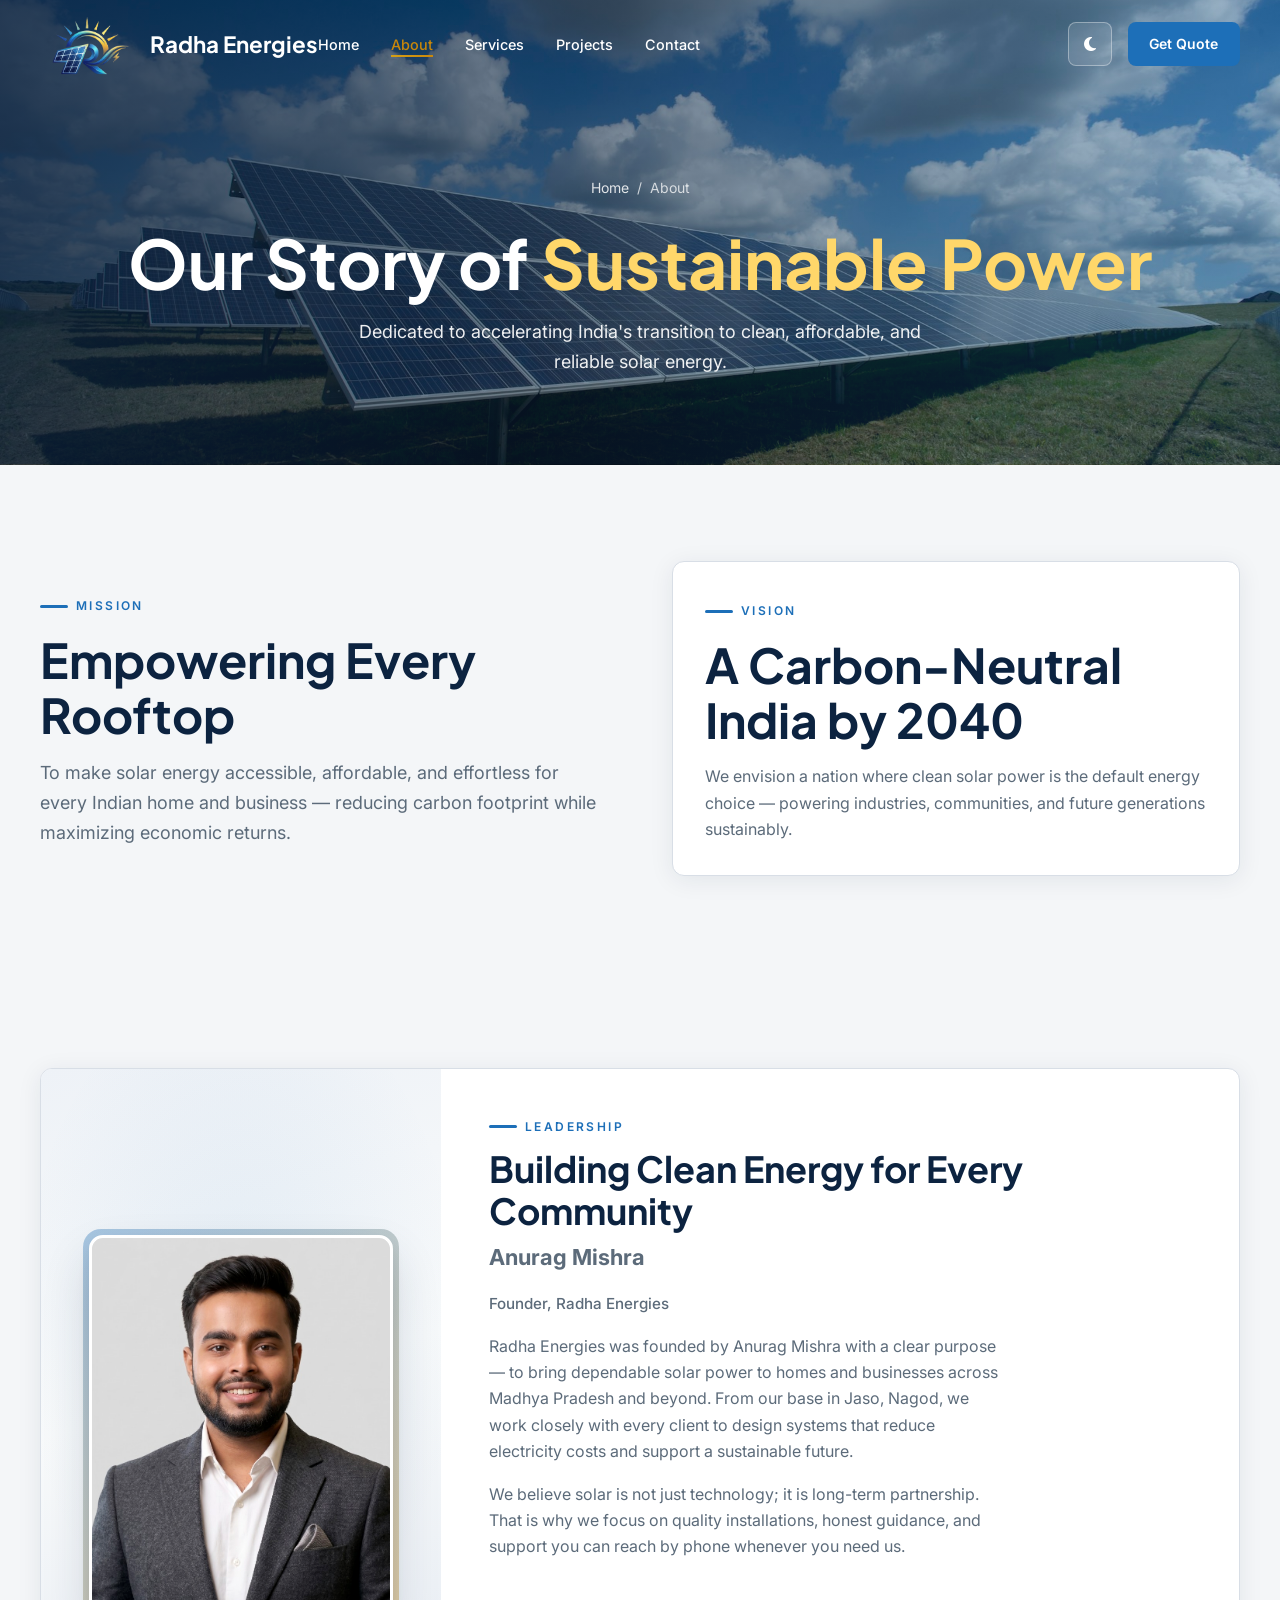
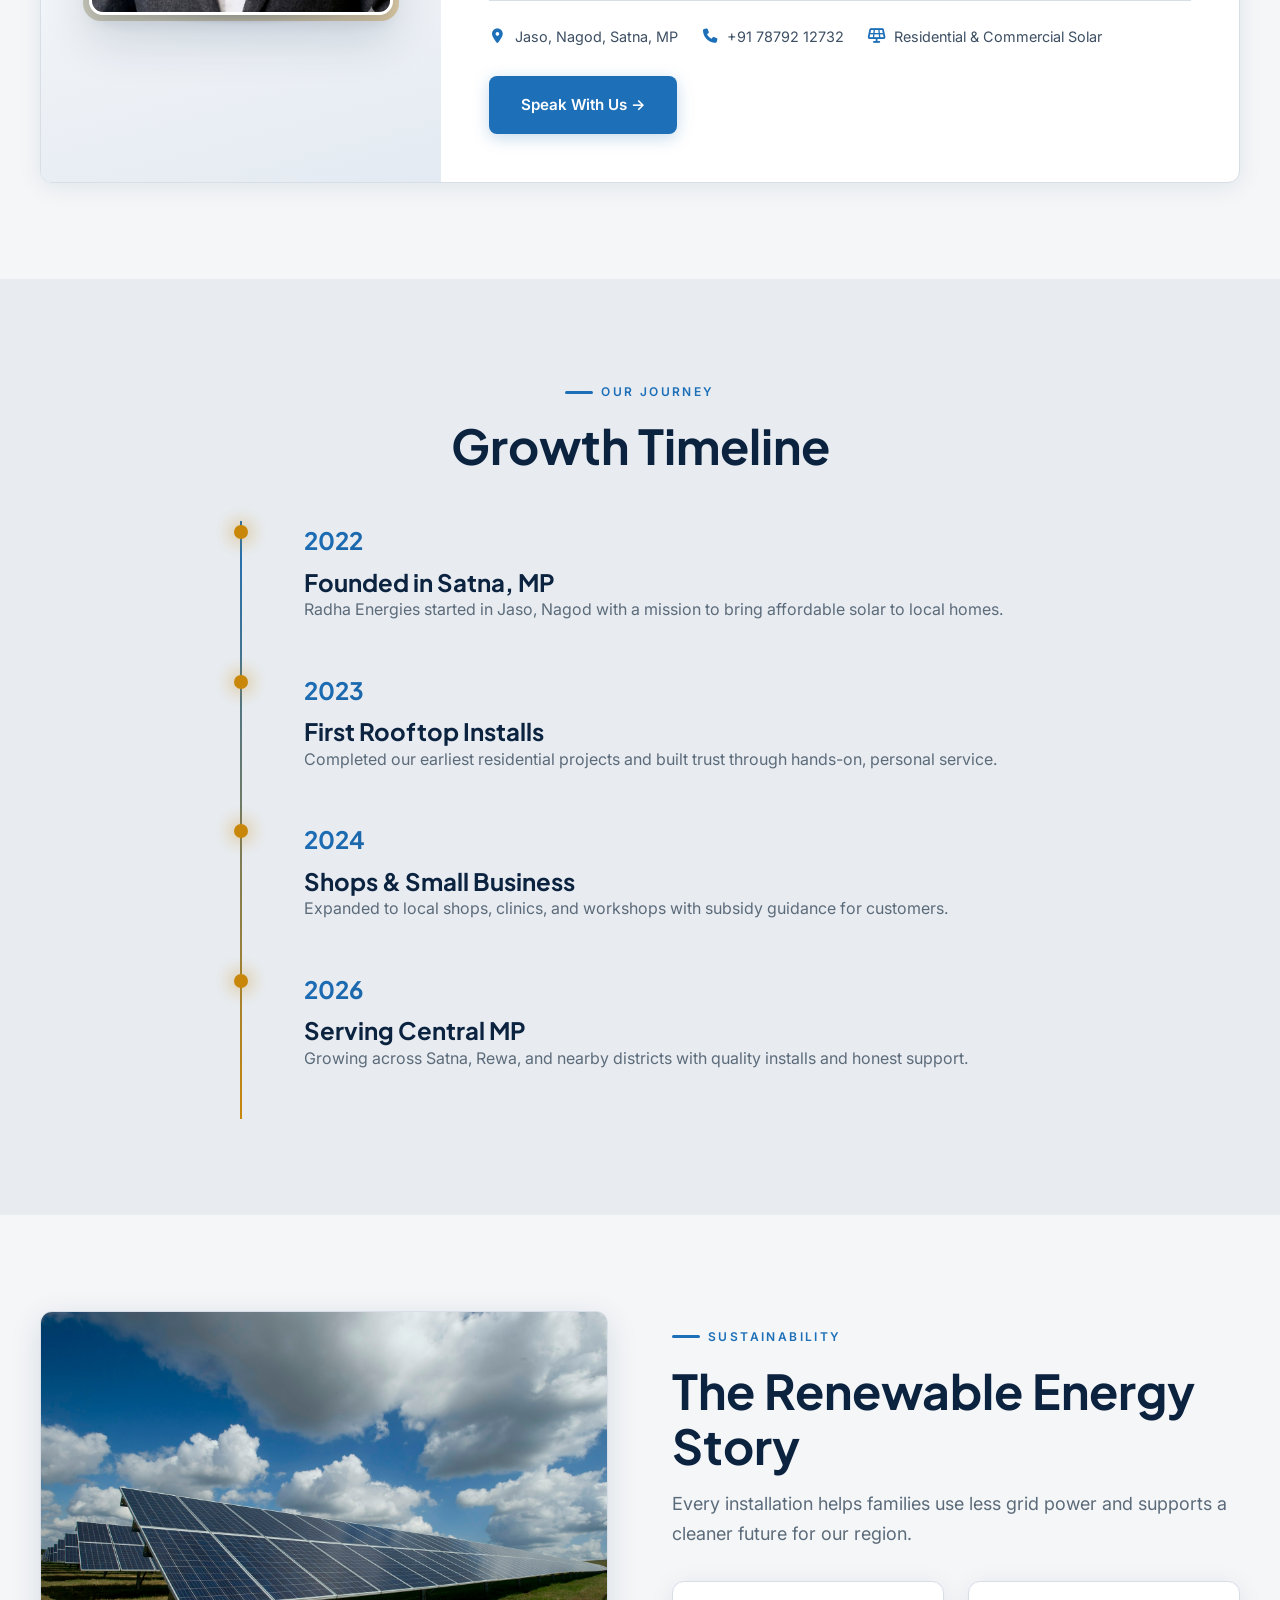
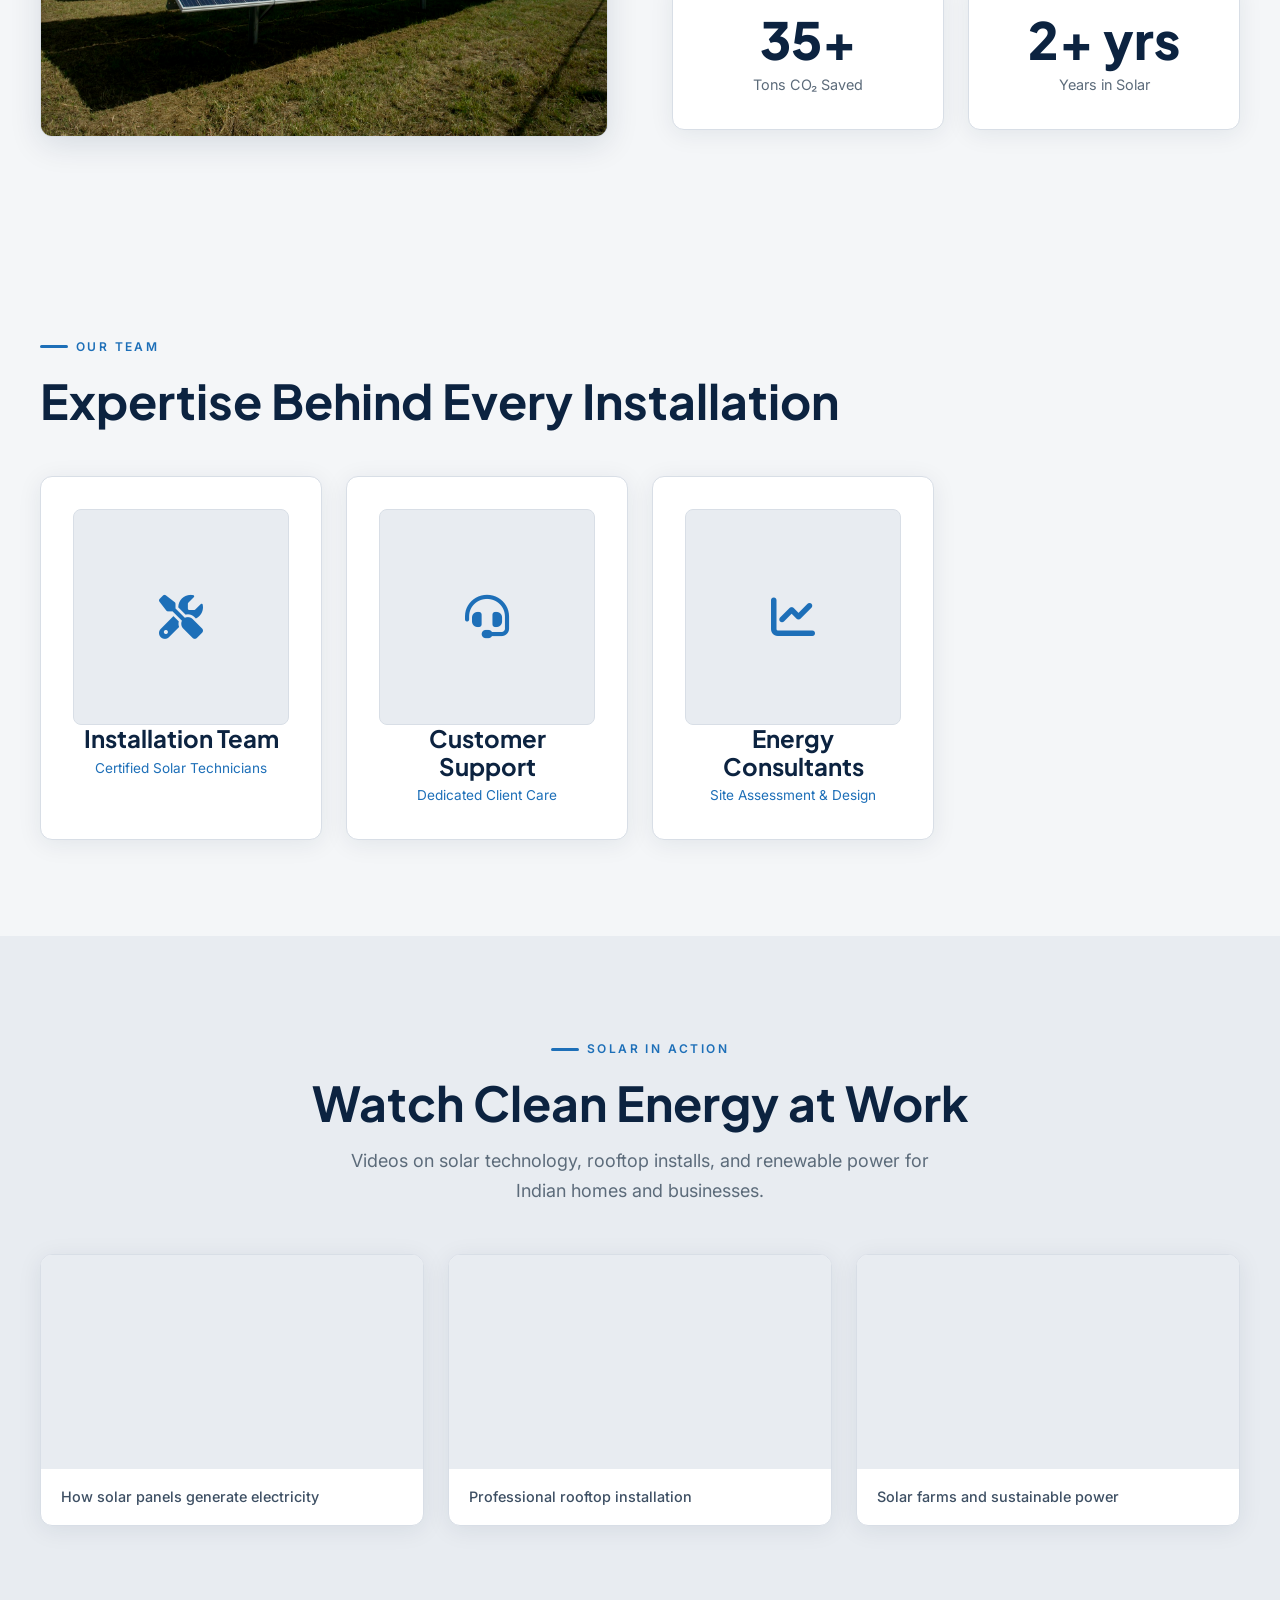
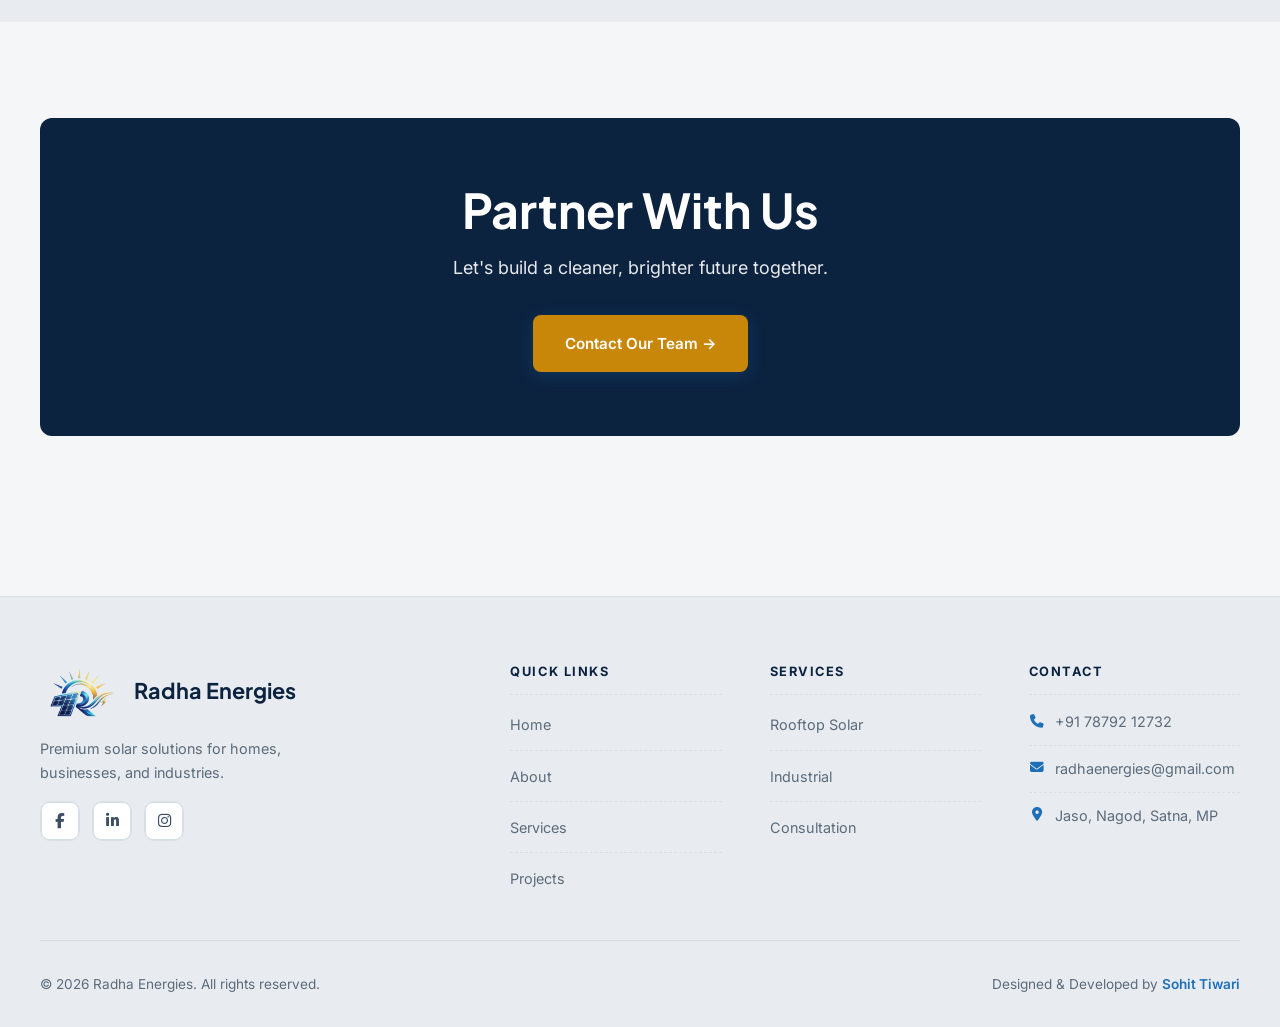
==== commit 4d5d67bd: "Initial commit" ====
--- a/about.html
+++ b/about.html
@@ -2,7 +2,7 @@
 <html lang="en" data-theme="light">
 <head>
   <meta charset="UTF-8">
-  <meta name="viewport" content="width=device-width, initial-scale=1.0">
+  <meta name="viewport" content="width=device-width, initial-scale=1.0, viewport-fit=cover">
   <meta name="description" content="About Radha Energies — Meet founder Anurag Mishra, our mission, vision, and sustainable solar energy story.">
   <title>About Us | Radha Energies</title>
   <link rel="preconnect" href="https://fonts.googleapis.com">
@@ -16,12 +16,6 @@
 </head>
 <body>
   <div class="page-transition" aria-hidden="true"></div>
-  <div class="loader" aria-label="Loading">
-    <div class="loader-rays"></div>
-    <img src="assets/logo.png" alt="Radha Energies" class="loader-logo" width="120" height="120">
-    <div class="loader-ring"></div>
-    <p class="loader-text">Harnessing Solar Power</p>
-  </div>
 
   <header class="header">
     <nav class="nav container">
@@ -29,24 +23,30 @@
         <img src="assets/logo.png" alt="Radha Energies Logo" class="logo-img" width="72" height="72">
         <span class="logo-text">Radha Energies</span>
       </a>
-      <ul class="nav-links">
-        <li><a href="index.html">Home</a></li>
-        <li><a href="about.html" class="active">About</a></li>
-        <li><a href="services.html">Services</a></li>
-        <li><a href="projects.html">Projects</a></li>
-        <li><a href="contact.html">Contact</a></li>
+      <ul class="nav-links" id="nav-menu">
+        <li><a href="index.html"><i class="fa-solid fa-house" aria-hidden="true"></i><span>Home</span></a></li>
+        <li><a href="about.html" class="active"><i class="fa-solid fa-circle-info" aria-hidden="true"></i><span>About</span></a></li>
+        <li><a href="services.html"><i class="fa-solid fa-solar-panel" aria-hidden="true"></i><span>Services</span></a></li>
+        <li><a href="projects.html"><i class="fa-solid fa-building" aria-hidden="true"></i><span>Projects</span></a></li>
+        <li><a href="contact.html"><i class="fa-solid fa-envelope" aria-hidden="true"></i><span>Contact</span></a></li>
+        <li class="nav-cta-mobile-wrap">
+          <a href="contact.html" class="nav-cta-mobile">
+            <i class="fa-solid fa-bolt" aria-hidden="true"></i>
+            <span>Get Free Quote</span>
+          </a>
+        </li>
       </ul>
       <div class="nav-actions">
         <button class="theme-toggle" type="button" aria-label="Toggle theme"><i class="fa-solid fa-moon"></i></button>
         <a href="contact.html" class="nav-cta">Get Quote</a>
-        <button class="menu-toggle" type="button" aria-label="Menu"><span></span><span></span><span></span></button>
+        <button class="menu-toggle" type="button" aria-label="Open menu" aria-expanded="false" aria-controls="nav-menu"><span></span><span></span><span></span></button>
       </div>
     </nav>
   </header>
 
   <main>
     <section class="page-hero">
-      <div class="hero-bg hero-bg--media" style="position:absolute;inset:0;z-index:-1;"></div>
+      <div class="hero-bg hero-bg--media"></div>
       <div class="hero-gradient-orb hero-orb-1" data-parallax="0.1" style="position:absolute;"></div>
       <div class="container">
         <nav class="breadcrumb" aria-label="Breadcrumb"><a href="index.html">Home</a> / <span>About</span></nav>
@@ -106,24 +106,24 @@
         </div>
         <div class="timeline">
           <div class="timeline-item reveal">
-            <div class="timeline-year">2018</div>
-            <h3>Founded with a Vision</h3>
-            <p style="color:var(--text-muted);">Radha Energies launched with a mission to democratize solar power across residential markets.</p>
-          </div>
-          <div class="timeline-item reveal">
-            <div class="timeline-year">2020</div>
-            <h3>Commercial Expansion</h3>
-            <p style="color:var(--text-muted);">Entered industrial and commercial sectors with megawatt-scale installations.</p>
-          </div>
-          <div class="timeline-item reveal">
             <div class="timeline-year">2022</div>
-            <h3>500+ Projects Milestone</h3>
-            <p style="color:var(--text-muted);">Crossed 500 successful installations with 98% customer satisfaction rate.</p>
+            <h3>Founded in Satna, MP</h3>
+            <p style="color:var(--text-muted);">Radha Energies started in Jaso, Nagod with a mission to bring affordable solar to local homes.</p>
+          </div>
+          <div class="timeline-item reveal">
+            <div class="timeline-year">2023</div>
+            <h3>First Rooftop Installs</h3>
+            <p style="color:var(--text-muted);">Completed our earliest residential projects and built trust through hands-on, personal service.</p>
+          </div>
+          <div class="timeline-item reveal">
+            <div class="timeline-year">2024</div>
+            <h3>Shops &amp; Small Business</h3>
+            <p style="color:var(--text-muted);">Expanded to local shops, clinics, and workshops with subsidy guidance for customers.</p>
           </div>
           <div class="timeline-item reveal">
             <div class="timeline-year">2026</div>
-            <h3>National Leader</h3>
-            <p style="color:var(--text-muted);">50MW+ clean energy generated, EV charging integration, and AI-powered monitoring launched.</p>
+            <h3>Serving Central MP</h3>
+            <p style="color:var(--text-muted);">Growing across Satna, Rewa, and nearby districts with quality installs and honest support.</p>
           </div>
         </div>
       </div>
@@ -139,10 +139,10 @@
         <div class="reveal-right">
           <span class="section-label">Sustainability</span>
           <h2>The Renewable Energy Story</h2>
-          <p class="lead" style="margin-top:1rem;">Every kilowatt we install displaces fossil fuel generation. Our projects have offset over 15,000 tons of CO₂ — equivalent to planting 700,000 trees.</p>
-          <div class="stats-grid" style="margin-top:2rem;grid-template-columns:repeat(2,1fr);">
-            <div class="glass-card stat-card"><div class="stat-number" data-count="15000" data-suffix="+">0</div><p class="stat-label">Tons CO₂ Saved</p></div>
-            <div class="glass-card stat-card"><div class="stat-number" data-count="12" data-suffix=" yrs">0</div><p class="stat-label">Industry Experience</p></div>
+          <p class="lead" style="margin-top:1rem;">Every installation helps families use less grid power and supports a cleaner future for our region.</p>
+          <div class="stats-grid stats-grid--2col" style="margin-top:2rem;">
+            <div class="glass-card stat-card"><div class="stat-number" data-count="40" data-suffix="+">0</div><p class="stat-label">Tons CO₂ Saved</p></div>
+            <div class="glass-card stat-card"><div class="stat-number" data-count="3" data-suffix="+ yrs">0</div><p class="stat-label">Years in Solar</p></div>
           </div>
         </div>
       </div>
@@ -184,19 +184,19 @@
         <div class="media-grid">
           <article class="media-card media-card--video reveal">
             <div class="video-embed">
-              <iframe src="https://www.youtube.com/embed/xKxrkGTscVI" title="How solar panels work" allow="accelerometer; autoplay; clipboard-write; encrypted-media; gyroscope; picture-in-picture" allowfullscreen loading="lazy"></iframe>
+              <iframe src="https://www.youtube-nocookie.com/embed/xKxrkht7CpY?rel=0&modestbranding=1" title="How solar panels work" allow="accelerometer; autoplay; clipboard-write; encrypted-media; gyroscope; picture-in-picture; web-share" referrerpolicy="strict-origin-when-cross-origin" allowfullscreen loading="lazy"></iframe>
             </div>
             <p class="media-card-caption">How solar panels generate electricity</p>
           </article>
           <article class="media-card media-card--video reveal">
             <div class="video-embed">
-              <iframe src="https://www.youtube.com/embed/yEv0DCY0BCQ" title="Rooftop solar installation" allow="accelerometer; autoplay; clipboard-write; encrypted-media; gyroscope; picture-in-picture" allowfullscreen loading="lazy"></iframe>
+              <iframe src="https://www.youtube-nocookie.com/embed/jSa1tvrrFZg?rel=0&modestbranding=1" title="Rooftop solar installation" allow="accelerometer; autoplay; clipboard-write; encrypted-media; gyroscope; picture-in-picture; web-share" referrerpolicy="strict-origin-when-cross-origin" allowfullscreen loading="lazy"></iframe>
             </div>
             <p class="media-card-caption">Professional rooftop installation</p>
           </article>
           <article class="media-card media-card--video reveal">
             <div class="video-embed">
-              <iframe src="https://www.youtube.com/embed/1kUE0BZtTRc" title="Solar farm" allow="accelerometer; autoplay; clipboard-write; encrypted-media; gyroscope; picture-in-picture" allowfullscreen loading="lazy"></iframe>
+              <iframe src="https://www.youtube-nocookie.com/embed/1kUE0BZtTRc?rel=0&modestbranding=1" title="Solar farm" allow="accelerometer; autoplay; clipboard-write; encrypted-media; gyroscope; picture-in-picture; web-share" referrerpolicy="strict-origin-when-cross-origin" allowfullscreen loading="lazy"></iframe>
             </div>
             <p class="media-card-caption">Solar farms and sustainable power</p>
           </article>
--- a/css/main.css
+++ b/css/main.css
@@ -70,7 +70,11 @@
 }
 
 *, *::before, *::after { box-sizing: border-box; margin: 0; padding: 0; }
-html { scroll-behavior: smooth; }
+html {
+  scroll-behavior: smooth;
+  -webkit-text-size-adjust: 100%;
+  text-size-adjust: 100%;
+}
 body {
   font-family: var(--font-body);
   background-color: var(--bg-page);
@@ -80,6 +84,7 @@
   transition: background 0.3s, color 0.3s;
   -webkit-font-smoothing: antialiased;
 }
+body.nav-open { overflow: hidden; }
 main, .footer { position: relative; z-index: 1; }
 
 img { max-width: 100%; height: auto; display: block; }
@@ -87,8 +92,12 @@
 ul { list-style: none; }
 button { font-family: inherit; cursor: pointer; border: none; background: none; }
 input, textarea, select { font-family: inherit; }
-
-.container { width: min(1200px, 92vw); margin-inline: auto; }
+a, button { -webkit-tap-highlight-color: transparent; }
+
+.container {
+  width: min(1200px, 100% - clamp(1.25rem, 5vw, 2.5rem));
+  margin-inline: auto;
+}
 .section { padding-block: var(--section-pad); position: relative; }
 .section-label {
   display: inline-flex;
@@ -113,38 +122,6 @@
 h2 { font-size: clamp(2rem, 4vw, 3rem); }
 h3 { font-size: clamp(1.25rem, 2vw, 1.5rem); }
 p.lead { font-size: 1.125rem; color: var(--text-muted); max-width: 600px; }
-
-/* Loader */
-.loader {
-  position: fixed;
-  inset: 0;
-  z-index: 10000;
-  background: var(--deep-navy);
-  display: flex;
-  flex-direction: column;
-  align-items: center;
-  justify-content: center;
-  gap: 2rem;
-  transition: opacity 0.8s, visibility 0.8s;
-}
-.loader.hidden { opacity: 0; visibility: hidden; pointer-events: none; }
-.loader-logo { width: 120px; animation: loaderPulse 1.5s ease-in-out infinite; }
-.loader-ring {
-  width: 48px;
-  height: 48px;
-  border: 3px solid var(--border);
-  border-top-color: var(--color-accent);
-  border-radius: 50%;
-  animation: spin 0.8s linear infinite;
-}
-.loader-rays { display: none; }
-.loader-text {
-  font-family: var(--font-display);
-  font-size: 0.875rem;
-  letter-spacing: 0.3em;
-  text-transform: uppercase;
-  color: var(--text-muted);
-}
 
 /* Particles canvas */
 #particles-canvas {
@@ -206,6 +183,12 @@
   align-items: center;
   gap: 2rem;
 }
+.nav-links > li > a > i {
+  display: none;
+}
+.nav-cta-mobile-wrap {
+  display: none;
+}
 .nav-links a {
   font-size: 0.9rem;
   font-weight: 500;
@@ -227,10 +210,18 @@
 .nav-links a.active::after { width: 100%; }
 .nav-links a:hover,
 .nav-links a.active { color: var(--color-accent); }
-.nav-actions { display: flex; align-items: center; gap: 1rem; }
+.nav-actions {
+  display: flex;
+  align-items: center;
+  gap: 1rem;
+  flex-shrink: 0;
+  margin-left: auto;
+}
 .theme-toggle {
   width: 44px;
   height: 44px;
+  min-width: 44px;
+  min-height: 44px;
   border-radius: 50%;
   background: var(--glass-bg);
   border: 1px solid var(--glass-border);
@@ -238,11 +229,21 @@
   align-items: center;
   justify-content: center;
   font-size: 1.25rem;
+  color: var(--color-primary);
   transition: var(--transition);
+  flex-shrink: 0;
+}
+.theme-toggle i {
+  color: inherit;
+  pointer-events: none;
 }
 .theme-toggle:hover {
   border-color: var(--electric-blue);
   box-shadow: var(--neon-glow);
+  transform: scale(1.05);
+}
+.theme-toggle {
+  transition: transform 0.3s ease, border-color 0.3s ease, box-shadow 0.3s ease;
 }
 .nav-cta {
   padding: 0.65rem 1.35rem;
@@ -251,27 +252,190 @@
   color: var(--white);
   font-weight: 600;
   font-size: 0.875rem;
-  transition: var(--transition);
-}
+  position: relative;
+  overflow: hidden;
+  transition:
+    transform 0.35s cubic-bezier(0.22, 1, 0.36, 1),
+    box-shadow 0.35s ease,
+    background 0.35s ease;
+}
+.nav-cta::before {
+  content: "";
+  position: absolute;
+  inset: 0;
+  background: linear-gradient(90deg, transparent, rgba(255, 255, 255, 0.3), transparent);
+  transform: translateX(-100%);
+  transition: transform 0.5s ease;
+}
+.nav-cta:hover::before { transform: translateX(100%); }
 .nav-cta:hover {
   background: var(--color-accent-hover);
-  transform: translateY(-1px);
-  box-shadow: var(--shadow-soft);
+  transform: translateY(-2px) scale(1.03);
+  box-shadow: 0 8px 20px rgba(29, 111, 184, 0.3);
+}
+.nav-cta:active {
+  transform: translateY(0) scale(0.98);
 }
 .menu-toggle {
   display: none;
   flex-direction: column;
-  gap: 5px;
-  width: 28px;
+  align-items: center;
+  justify-content: center;
+  gap: 6px;
+  width: 48px;
+  height: 48px;
+  min-width: 48px;
+  min-height: 48px;
+  padding: 0;
+  margin: 0;
+  border-radius: var(--radius);
+  background: var(--glass-bg);
+  border: 1px solid var(--glass-border);
+  z-index: 2;
+  flex-shrink: 0;
+  -webkit-tap-highlight-color: transparent;
 }
 .menu-toggle span {
   display: block;
-  height: 2px;
+  height: 2.5px;
+  width: 26px;
   background: var(--text-primary);
   border-radius: 2px;
-  transition: var(--transition);
-}
-
+  transition: transform 0.3s ease, opacity 0.3s ease, background 0.3s ease;
+}
+.menu-toggle.active span:nth-child(1) {
+  transform: translateY(8.5px) rotate(45deg);
+}
+.menu-toggle.active span:nth-child(2) {
+  opacity: 0;
+}
+.menu-toggle.active span:nth-child(3) {
+  transform: translateY(-8.5px) rotate(-45deg);
+}
+body:has(.hero--banner, .page-hero) .header:not(.scrolled):not(.menu-open) .menu-toggle {
+  background: rgba(255, 255, 255, 0.14);
+  border-color: rgba(255, 255, 255, 0.35);
+}
+body:has(.hero--banner, .page-hero) .header:not(.scrolled):not(.menu-open) .menu-toggle span {
+  background: #fff;
+}
+
+/* Mobile nav backdrop + panel (panel is portaled to body via JS) */
+.nav-backdrop {
+  position: fixed;
+  inset: 0;
+  z-index: 9998;
+  background: rgba(12, 35, 64, 0.55);
+  opacity: 0;
+  visibility: hidden;
+  pointer-events: none;
+  transition: opacity 0.3s ease, visibility 0.3s ease;
+}
+.nav-backdrop.is-visible {
+  opacity: 1;
+  visibility: visible;
+  pointer-events: auto;
+}
+body > .nav-links.nav-mobile-panel {
+  position: fixed;
+  top: var(--nav-height);
+  left: 0;
+  right: 0;
+  bottom: 0;
+  width: 100%;
+  max-width: 100vw;
+  height: calc(100vh - var(--nav-height));
+  height: calc(100dvh - var(--nav-height));
+  z-index: 9999;
+  display: flex;
+  flex-direction: column;
+  align-items: stretch;
+  gap: 0;
+  margin: 0;
+  padding: 0;
+  list-style: none;
+  background: var(--bg-surface);
+  box-shadow: -12px 0 48px rgba(12, 35, 64, 0.22);
+  transform: translateX(100%);
+  transition: transform 0.35s cubic-bezier(0.22, 1, 0.36, 1);
+  pointer-events: none;
+  overflow: hidden;
+  -webkit-overflow-scrolling: touch;
+}
+body > .nav-links.nav-mobile-panel.open {
+  transform: translateX(0);
+  pointer-events: auto;
+  overflow-y: auto;
+}
+body > .nav-links.nav-mobile-panel::before {
+  content: "Menu";
+  display: block;
+  padding: 1.25rem 1.5rem 0.75rem;
+  font-family: var(--font-display);
+  font-size: 0.7rem;
+  font-weight: 700;
+  letter-spacing: 0.2em;
+  text-transform: uppercase;
+  color: var(--text-muted);
+  border-bottom: 1px solid var(--border);
+  flex-shrink: 0;
+}
+body > .nav-links.nav-mobile-panel > li:not(.nav-cta-mobile-wrap) {
+  flex-shrink: 0;
+  border-bottom: 1px solid var(--border-light);
+}
+body > .nav-links.nav-mobile-panel > li > a:not(.nav-cta-mobile) {
+  display: flex;
+  align-items: center;
+  gap: 0.85rem;
+  padding: 1.05rem 1.5rem;
+  font-size: 1.05rem;
+  font-weight: 500;
+  color: var(--text-primary) !important;
+}
+body > .nav-links.nav-mobile-panel > li > a:not(.nav-cta-mobile) i {
+  display: inline-flex !important;
+  align-items: center;
+  justify-content: center;
+  width: 2.25rem;
+  height: 2.25rem;
+  border-radius: var(--radius);
+  background: var(--bg-muted);
+  color: var(--color-accent);
+  font-size: 0.95rem;
+  flex-shrink: 0;
+}
+body > .nav-links.nav-mobile-panel > li > a:not(.nav-cta-mobile).active {
+  font-weight: 600;
+  color: var(--color-accent) !important;
+  background: rgba(29, 111, 184, 0.1);
+  border-left: 3px solid var(--color-accent);
+  padding-left: calc(1.5rem - 3px);
+}
+body > .nav-links.nav-mobile-panel > li > a::after {
+  display: none;
+}
+body > .nav-links.nav-mobile-panel .nav-cta-mobile-wrap {
+  display: block;
+  margin-top: auto;
+  padding: 1.25rem 1.5rem calc(1.5rem + env(safe-area-inset-bottom, 0));
+  border-top: 1px solid var(--border);
+  flex-shrink: 0;
+}
+[data-theme="dark"] body > .nav-links.nav-mobile-panel {
+  background: var(--bg-surface);
+  box-shadow: -12px 0 48px rgba(0, 0, 0, 0.45);
+}
+[data-theme="dark"] body > .nav-links.nav-mobile-panel::before {
+  color: var(--text-muted);
+  border-color: var(--border);
+}
+[data-theme="dark"] body > .nav-links.nav-mobile-panel > li:not(.nav-cta-mobile-wrap) {
+  border-color: var(--border);
+}
+[data-theme="dark"] body > .nav-links.nav-mobile-panel > li > a:not(.nav-cta-mobile) i {
+  background: var(--bg-muted);
+}
 /* Buttons */
 .btn {
   display: inline-flex;
@@ -282,51 +446,101 @@
   border-radius: var(--radius);
   font-weight: 600;
   font-size: 0.95rem;
-  transition: var(--transition);
   position: relative;
   overflow: hidden;
+  isolation: isolate;
+  cursor: pointer;
+  transition:
+    transform 0.35s cubic-bezier(0.22, 1, 0.36, 1),
+    box-shadow 0.35s ease,
+    background 0.35s ease,
+    border-color 0.35s ease,
+    color 0.35s ease;
+}
+.btn > * {
+  position: relative;
+  z-index: 2;
+}
+.btn:active {
+  transform: translateY(0) scale(0.97);
+  transition-duration: 0.1s;
+}
+.btn:focus-visible {
+  outline: 2px solid var(--color-accent);
+  outline-offset: 3px;
 }
 .btn-primary {
   background: var(--color-accent);
   color: var(--white);
+  box-shadow: 0 4px 16px rgba(29, 111, 184, 0.25);
 }
 .btn-primary::before {
   content: "";
   position: absolute;
   inset: 0;
-  background: linear-gradient(90deg, transparent, rgba(255,255,255,0.4), transparent);
+  z-index: 1;
+  background: linear-gradient(90deg, transparent, rgba(255, 255, 255, 0.35), transparent);
   transform: translateX(-100%);
-  transition: transform 0.6s;
+  transition: transform 0.55s ease;
+}
+.btn-primary::after {
+  content: "";
+  position: absolute;
+  inset: 0;
+  z-index: 0;
+  background: linear-gradient(135deg, rgba(255, 255, 255, 0.12) 0%, transparent 50%);
+  opacity: 0;
+  transition: opacity 0.35s ease;
 }
 .btn-primary:hover::before { transform: translateX(100%); }
+.btn-primary:hover::after { opacity: 1; }
 .btn-primary:hover {
   background: var(--color-accent-hover);
-  transform: translateY(-2px);
-  box-shadow: var(--shadow-md);
+  transform: translateY(-3px);
+  box-shadow: 0 12px 28px rgba(29, 111, 184, 0.35);
 }
 .btn-outline {
   border: 1.5px solid var(--color-accent);
   color: var(--color-accent);
   background: transparent;
 }
+.btn-outline::before {
+  content: "";
+  position: absolute;
+  inset: 0;
+  z-index: 0;
+  background: var(--color-accent);
+  transform: scaleX(0);
+  transform-origin: left center;
+  transition: transform 0.4s cubic-bezier(0.22, 1, 0.36, 1);
+}
 .btn-outline:hover {
-  background: rgba(29, 111, 184, 0.06);
-  transform: translateY(-2px);
-}
-
-/* Glass cards */
+  color: var(--white);
+  border-color: var(--color-accent);
+  transform: translateY(-3px);
+  box-shadow: 0 8px 24px rgba(29, 111, 184, 0.2);
+}
+.btn-outline:hover::before {
+  transform: scaleX(1);
+}
+.hero--banner .btn-outline::before {
+  background: rgba(255, 255, 255, 0.2);
+}
+.hero--banner .btn-outline:hover::before {
+  transform: scaleX(1);
+}
+
+/* Glass cards — hover motion in animations.css */
 .glass-card {
   background: var(--bg-surface);
   border: 1px solid var(--border);
   border-radius: var(--radius-lg);
   padding: 2rem;
-  transition: var(--transition);
   box-shadow: var(--shadow-soft);
 }
 .glass-card:hover {
   border-color: var(--color-accent);
   box-shadow: var(--shadow-md);
-  transform: translateY(-4px);
 }
 
 /* Hero */
@@ -341,13 +555,35 @@
 .hero-bg {
   position: absolute;
   inset: 0;
-  background: var(--gradient-hero);
-  z-index: -2;
+  z-index: 0;
+  pointer-events: none;
 }
 .hero-bg--media {
-  background:
-    linear-gradient(105deg, rgba(12, 35, 64, 0.88) 0%, rgba(12, 35, 64, 0.55) 42%, rgba(29, 111, 184, 0.35) 100%),
-    url("../assets/hero-rooftop.jpg") center / cover no-repeat;
+  background-color: #0c2340;
+  background-image:
+    linear-gradient(
+      105deg,
+      rgba(12, 35, 64, 0.82) 0%,
+      rgba(12, 35, 64, 0.5) 45%,
+      rgba(29, 111, 184, 0.28) 100%
+    ),
+    url("../assets/hero-rooftop.jpg");
+  background-size: cover;
+  background-position: center;
+  background-repeat: no-repeat;
+}
+.hero--banner {
+  background-color: #0c2340;
+  min-height: max(100vh, 820px);
+  min-height: max(100dvh, 820px);
+  padding-bottom: clamp(4rem, 8vh, 6.5rem);
+}
+.hero--banner .container,
+.hero--banner .hero-grid,
+.hero--banner .hero-content,
+.hero--banner .hero-energy-visual {
+  position: relative;
+  z-index: 1;
 }
 .hero--banner .hero-grid {
   grid-template-columns: minmax(0, 1.1fr) minmax(0, 1fr);
@@ -371,7 +607,11 @@
   animation: fadeInUp 0.9s 0.15s cubic-bezier(0.22, 1, 0.36, 1) forwards;
 }
 .hero--banner h1 span {
-  color: var(--color-highlight);
+  color: #ffd76a;
+  text-shadow:
+    0 2px 12px rgba(0, 0, 0, 0.5),
+    0 0 32px rgba(201, 135, 10, 0.45);
+  -webkit-text-fill-color: #ffd76a;
 }
 .hero--banner .hero-tagline {
   animation: fadeInUp 0.9s 0.28s cubic-bezier(0.22, 1, 0.36, 1) forwards;
@@ -393,28 +633,100 @@
   color: #fff;
   border-color: #fff;
 }
-body:has(.hero--banner) .header:not(.scrolled) .logo-text,
-body:has(.hero--banner) .header:not(.scrolled) .nav-links a {
+@media (min-width: 769px) {
+  body:has(.hero--banner, .page-hero) .header:not(.scrolled) .nav-links a {
+    color: #fff;
+  }
+  body:has(.hero--banner, .page-hero) .header:not(.scrolled) .nav-links a:hover,
+  body:has(.hero--banner, .page-hero) .header:not(.scrolled) .nav-links a.active {
+    color: var(--color-highlight);
+  }
+}
+body:has(.hero--banner, .page-hero) .header:not(.scrolled) .logo-text {
   color: #fff;
 }
-body:has(.hero--banner) .header:not(.scrolled) .nav-links a:hover,
-body:has(.hero--banner) .header:not(.scrolled) .nav-links a.active {
+body:has(.hero--banner, .page-hero) .header:not(.scrolled):not(.menu-open) .theme-toggle {
+  color: #fff;
+  background: rgba(255, 255, 255, 0.12);
+  border-color: rgba(255, 255, 255, 0.35);
+}
+/* Header controls always visible when mobile menu is open */
+body.nav-open .header .theme-toggle,
+body.nav-open .header .menu-toggle,
+.header.menu-open .theme-toggle,
+.header.menu-open .menu-toggle {
+  color: var(--color-accent) !important;
+  background: var(--bg-muted) !important;
+  border-color: var(--border) !important;
+}
+body.nav-open .header .menu-toggle span,
+.header.menu-open .menu-toggle span {
+  background: var(--color-primary) !important;
+}
+[data-theme="dark"] body.nav-open .header .theme-toggle,
+[data-theme="dark"] .header.menu-open .theme-toggle,
+[data-theme="dark"] body.nav-open .header .menu-toggle,
+[data-theme="dark"] .header.menu-open .menu-toggle {
+  color: var(--color-highlight) !important;
+}
+[data-theme="dark"] body.nav-open .header .menu-toggle span,
+[data-theme="dark"] .header.menu-open .menu-toggle span {
+  background: var(--text-primary) !important;
+}
+.page-hero {
+  background-color: #0c2340;
+  color: #fff;
+}
+.page-hero .hero-bg--media {
+  background-color: #0c2340;
+  background-image:
+    linear-gradient(
+      105deg,
+      rgba(12, 35, 64, 0.82) 0%,
+      rgba(12, 35, 64, 0.5) 45%,
+      rgba(29, 111, 184, 0.28) 100%
+    ),
+    url("../assets/hero-rooftop.jpg");
+  background-size: cover;
+  background-position: center;
+  background-repeat: no-repeat;
+}
+.page-hero h1 {
+  color: #fff;
+}
+.page-hero .lead {
+  color: rgba(255, 255, 255, 0.92);
+}
+.page-hero .breadcrumb {
+  color: rgba(255, 255, 255, 0.75);
+}
+.page-hero .breadcrumb a {
+  color: rgba(255, 255, 255, 0.85);
+}
+.page-hero .breadcrumb a:hover {
   color: var(--color-highlight);
 }
-body:has(.hero--banner) .header:not(.scrolled) .theme-toggle {
-  color: #fff;
-  background: rgba(255, 255, 255, 0.1);
-  border-color: rgba(255, 255, 255, 0.35);
-}
-.page-hero .hero-bg--media {
-  background:
-    linear-gradient(180deg, rgba(248, 250, 251, 0.94) 0%, rgba(240, 243, 246, 0.9) 100%),
-    url("../assets/page-hero-bg.jpg") center / cover no-repeat;
+.page-hero .text-gradient {
+  color: #ffd76a;
+  -webkit-text-fill-color: #ffd76a;
+}
+.page-hero .container {
+  position: relative;
+  z-index: 1;
 }
 [data-theme="dark"] .page-hero .hero-bg--media {
-  background:
-    linear-gradient(180deg, rgba(12, 22, 36, 0.94) 0%, rgba(18, 30, 50, 0.92) 100%),
-    url("../assets/page-hero-bg.jpg") center / cover no-repeat;
+  background-color: #0c1624;
+  background-image:
+    linear-gradient(
+      105deg,
+      rgba(12, 22, 36, 0.88) 0%,
+      rgba(12, 22, 36, 0.55) 45%,
+      rgba(29, 111, 184, 0.3) 100%
+    ),
+    url("../assets/hero-rooftop.jpg");
+  background-size: cover;
+  background-position: center;
+  background-repeat: no-repeat;
 }
 .hero-gradient-orb,
 .hero-rays,
@@ -540,8 +852,17 @@
 .hero-energy-scene {
   position: relative;
   width: min(100%, 400px);
+  margin: 0 auto;
+  display: flex;
+  flex-direction: column;
+  align-items: center;
+  gap: 0.75rem;
+}
+.hero-energy-orbit {
+  position: relative;
+  width: min(100%, 340px);
   aspect-ratio: 1;
-  margin: 0 auto;
+  flex-shrink: 0;
 }
 .hero-energy-ring {
   position: absolute;
@@ -643,19 +964,48 @@
   animation: orbitCCW 13s linear infinite;
 }
 .hero-energy-stat {
-  position: absolute;
-  bottom: -8px;
-  left: 50%;
-  transform: translateX(-50%);
+  position: relative;
   text-align: center;
-  padding: 0.75rem 1.25rem;
+  padding: 0.85rem 1.35rem;
   border-radius: var(--radius-lg);
-  background: rgba(12, 35, 64, 0.75);
-  border: 1px solid rgba(255, 255, 255, 0.2);
-  backdrop-filter: blur(12px);
+  background: rgba(12, 35, 64, 0.88);
+  border: 1px solid rgba(255, 255, 255, 0.22);
+  backdrop-filter: blur(14px);
+  -webkit-backdrop-filter: blur(14px);
   white-space: nowrap;
   z-index: 4;
+  box-shadow: 0 12px 32px rgba(0, 0, 0, 0.25);
   animation: statFloat 4s ease-in-out infinite;
+}
+@media (min-width: 769px) {
+  .hero-energy-scene {
+    display: block;
+    position: relative;
+    width: min(100%, 400px);
+    aspect-ratio: auto;
+    padding-bottom: 0;
+  }
+  .hero-energy-orbit {
+    width: 100%;
+    max-width: none;
+    aspect-ratio: 1;
+  }
+  .hero-energy-stat {
+    position: absolute;
+    bottom: -12px;
+    left: 50%;
+    transform: translateX(-50%);
+    margin-top: 0;
+    width: auto;
+    max-width: none;
+    animation: statFloat 4s ease-in-out infinite;
+  }
+  .hero-bolt-float {
+    display: flex;
+  }
+  .hero-orbit-dot--2 {
+    display: block;
+  }
 }
 .hero-energy-value {
   font-family: var(--font-display);
@@ -793,10 +1143,7 @@
   grid-template-columns: repeat(3, 1fr);
   gap: 1.5rem;
 }
-/* Service icons → see icons.css (.icon-box--service) */
-.glass-card:hover .icon-box--service {
-  transform: scale(1.08) rotate(4deg);
-}
+/* Service icons → see icons.css & animations.css */
 
 /* Trust section */
 .trust-grid {
@@ -812,9 +1159,10 @@
 }
 /* Trust icons → icons.css */
 
-/* Page hero (inner pages) */
+/* Page hero (inner pages) — see .page-hero banner styles above */
 .page-hero {
-  padding: calc(var(--nav-height) + 4rem) 0 4rem;
+  padding: calc(var(--nav-height) + 5.5rem) 0 5.5rem;
+  min-height: clamp(320px, 42vh, 480px);
   text-align: center;
   position: relative;
   overflow: hidden;
@@ -1210,18 +1558,28 @@
   border-radius: 12px;
   position: relative;
   overflow: hidden;
-  transition: var(--transition);
+  isolation: isolate;
+  cursor: pointer;
+  box-shadow: 0 4px 16px rgba(29, 111, 184, 0.25);
+  transition:
+    transform 0.35s cubic-bezier(0.22, 1, 0.36, 1),
+    box-shadow 0.35s ease,
+    background 0.35s ease;
 }
 .btn-submit:hover {
-  box-shadow: 0 0 40px rgba(255, 213, 79, 0.5);
-  transform: translateY(-2px);
+  box-shadow: 0 8px 32px rgba(29, 111, 184, 0.4);
+  transform: translateY(-3px);
+}
+.btn-submit:active {
+  transform: translateY(0) scale(0.98);
 }
 .btn-submit::after {
   content: "";
   position: absolute;
   inset: -2px;
-  background: linear-gradient(90deg, transparent, rgba(255,255,255,0.5), transparent);
-  animation: shimmer 2s infinite;
+  z-index: 0;
+  background: linear-gradient(90deg, transparent, rgba(255, 255, 255, 0.45), transparent);
+  animation: shimmer 2.5s ease-in-out infinite;
 }
 .map-section {
   margin-top: 3rem;
@@ -1293,17 +1651,34 @@
   justify-content: center;
   gap: 0.5rem;
   font-weight: 600;
-  transition: var(--transition);
-}
+  position: relative;
+  overflow: hidden;
+  isolation: isolate;
+  transition:
+    transform 0.35s cubic-bezier(0.22, 1, 0.36, 1),
+    box-shadow 0.35s ease;
+}
+.quick-btn > * { position: relative; z-index: 2; }
 .quick-btn.whatsapp {
   background: #25d366;
   color: white;
+  box-shadow: 0 4px 16px rgba(37, 211, 102, 0.3);
 }
 .quick-btn.call {
   background: var(--gradient-blue);
   color: white;
-}
-.quick-btn:hover { transform: translateY(-3px); }
+  box-shadow: 0 4px 16px rgba(12, 35, 64, 0.25);
+}
+.quick-btn:hover {
+  transform: translateY(-4px) scale(1.02);
+  box-shadow: 0 12px 28px rgba(0, 0, 0, 0.15);
+}
+.quick-btn:active {
+  transform: translateY(-1px) scale(0.98);
+}
+.quick-btn:hover .icon-wrap--quick {
+  animation: iconPop 0.4s cubic-bezier(0.34, 1.56, 0.64, 1);
+}
 
 /* FAQ */
 .faq-list { max-width: 800px; margin-inline: auto; }
@@ -1645,42 +2020,517 @@
   display: none;
 }
 
-/* Responsive */
+/* Utility */
+.text-center { text-align: center; }
+.text-center .section-label { justify-content: center; }
+.text-center .lead { margin-inline: auto; }
+.stats-grid--2col { grid-template-columns: repeat(2, 1fr); }
+.bill-compare {
+  display: flex;
+  justify-content: space-between;
+  align-items: center;
+  gap: 1rem;
+  margin-bottom: 1.5rem;
+  flex-wrap: wrap;
+}
+.bill-compare__arrow {
+  font-size: 2rem;
+  flex-shrink: 0;
+}
+.bill-compare__after { text-align: right; }
+.bill-compare__amount {
+  font-size: clamp(1.5rem, 5vw, 2rem);
+  font-family: var(--font-display);
+}
+.bill-card { padding: 2rem; }
+@media (max-width: 768px) {
+  .bill-card { padding: 1.5rem; }
+}
+
+/* Responsive — tablet */
 @media (max-width: 1024px) {
-  .hero-grid, .split-grid, .contact-grid { grid-template-columns: 1fr; }
+  .hero-grid,
+  .split-grid,
+  .contact-grid {
+    grid-template-columns: 1fr;
+    gap: clamp(2rem, 4vw, 3rem);
+  }
+  .hero--banner .hero-grid {
+    grid-template-columns: 1fr;
+  }
   .hero--banner .hero-content { max-width: none; }
-  .hero-energy-visual { min-height: 300px; max-width: 340px; margin-inline: auto; }
-  .stats-grid { grid-template-columns: repeat(2, 1fr); }
-  .services-grid, .projects-grid, .media-grid { grid-template-columns: repeat(2, 1fr); }
+  .hero-energy-visual {
+    min-height: 280px;
+    max-width: min(340px, 100%);
+    margin-inline: auto;
+  }
+  .stats-grid,
+  .stats-grid--2col {
+    grid-template-columns: repeat(2, 1fr);
+  }
+  .services-grid,
+  .projects-grid,
+  .media-grid {
+    grid-template-columns: repeat(2, 1fr);
+  }
   .team-grid { grid-template-columns: repeat(2, 1fr); }
   .footer-grid { grid-template-columns: 1fr 1fr; }
   .trust-grid { grid-template-columns: 1fr; }
   .dashboard-preview { grid-template-columns: 1fr; }
-}
+  .service-page-grid { grid-template-columns: 1fr; }
+  .service-page-card {
+    grid-template-columns: auto 1fr;
+  }
+}
+
+/* Responsive — mobile */
 @media (max-width: 768px) {
-  :root { --nav-height: 80px; }
-  .header .logo-img { height: 56px; }
-  .header .logo-text { font-size: 1.15rem; }
-  .footer .logo-img { height: 52px; }
-  .nav-links, .nav-cta { display: none; }
+  :root {
+    --nav-height: 76px;
+    --section-pad: clamp(3rem, 10vw, 4.5rem);
+  }
+  .header {
+    padding-left: env(safe-area-inset-left, 0);
+    padding-right: env(safe-area-inset-right, 0);
+    overflow: visible;
+  }
+  .nav {
+    overflow: visible;
+    position: relative;
+  }
+  .header .logo-img { height: 52px; }
+  .header .logo-text { font-size: 1.1rem; }
+  .footer {
+    padding-left: env(safe-area-inset-left, 0);
+    padding-right: env(safe-area-inset-right, 0);
+    padding-bottom: calc(2rem + env(safe-area-inset-bottom, 0));
+  }
+  .footer .logo-img { height: 48px; }
+  .logo-link {
+    gap: 0.5rem;
+    min-width: 0;
+    flex: 1 1 auto;
+    max-width: calc(100% - 108px);
+  }
+  .header .logo-text {
+    display: none;
+  }
+  .nav {
+    gap: 0.5rem;
+    width: 100%;
+  }
+  .nav > .nav-links {
+    display: none !important;
+  }
+  .nav-actions .nav-cta { display: none; }
   .menu-toggle { display: flex; }
-  .nav-links.open {
+  .nav-actions {
+    display: flex !important;
+    align-items: center;
+    gap: 0.45rem;
+    flex: 0 0 auto;
+    margin-left: auto;
+    position: relative;
+    z-index: 10002;
+    opacity: 1;
+    visibility: visible;
+  }
+  .header {
+    z-index: 10000;
+  }
+  .header .theme-toggle,
+  .header .menu-toggle {
+    position: relative;
+    z-index: 1;
+  }
+
+  body.nav-open .header,
+  .header.menu-open {
+    background: var(--bg-surface);
+    backdrop-filter: blur(20px);
+    -webkit-backdrop-filter: blur(20px);
+    border-bottom: 1px solid var(--border);
+    box-shadow: var(--shadow-soft);
+  }
+  body.nav-open .header .logo-text,
+  .header.menu-open .logo-text {
+    color: var(--color-primary);
+  }
+  [data-theme="dark"] body.nav-open .header .logo-text,
+  [data-theme="dark"] .header.menu-open .logo-text {
+    color: var(--text-primary);
+  }
+
+  body > .nav-links.nav-mobile-panel > li > a:not(.nav-cta-mobile):hover {
+    color: var(--color-accent) !important;
+    background: rgba(29, 111, 184, 0.06);
+  }
+  .nav-cta-mobile {
+    display: flex !important;
+    align-items: center;
+    justify-content: center;
+    gap: 0.6rem;
+    width: 100%;
+    padding: 1.05rem 1.5rem;
+    border-radius: var(--radius);
+    background: linear-gradient(135deg, var(--color-accent) 0%, var(--color-primary) 100%) !important;
+    color: #ffffff !important;
+    -webkit-text-fill-color: #ffffff;
+    font-weight: 700;
+    font-size: 1rem !important;
+    line-height: 1.3;
+    text-align: center;
+    position: relative;
+    z-index: 1;
+    overflow: visible;
+    box-shadow: 0 6px 20px rgba(29, 111, 184, 0.35);
+    transition: transform 0.3s ease, box-shadow 0.3s ease;
+  }
+  .nav-cta-mobile i {
+    display: inline-flex !important;
+    font-size: 1rem;
+    color: var(--color-highlight) !important;
+    -webkit-text-fill-color: var(--color-highlight);
+  }
+  .nav-cta-mobile span {
+    color: #ffffff !important;
+    -webkit-text-fill-color: #ffffff;
+  }
+  .nav-cta-mobile:hover {
+    transform: translateY(-2px);
+    box-shadow: 0 10px 28px rgba(29, 111, 184, 0.4);
+    color: #ffffff !important;
+  }
+  .nav-cta-mobile:active {
+    transform: scale(0.98);
+  }
+
+  .hero {
+    min-height: auto;
+    padding-bottom: clamp(2.5rem, 8vw, 4rem);
+  }
+  .hero--banner {
+    min-height: min(92vh, 100%);
+    min-height: min(92dvh, 100%);
+    padding-bottom: clamp(3.5rem, 12vw, 5.5rem);
+  }
+  .hero--banner .hero-bg--media {
+    background-image:
+      linear-gradient(
+        180deg,
+        rgba(12, 35, 64, 0.85) 0%,
+        rgba(12, 35, 64, 0.55) 50%,
+        rgba(12, 35, 64, 0.75) 100%
+      ),
+      url("../assets/hero-rooftop.jpg");
+    background-size: cover;
+    background-position: center;
+  }
+  .hero--banner .hero-grid {
     display: flex;
     flex-direction: column;
-    position: fixed;
-    top: var(--nav-height);
-    left: 0;
-    right: 0;
-    background: var(--glass-bg);
-    backdrop-filter: blur(20px);
-    padding: 2rem;
-    gap: 1.5rem;
-    border-bottom: 1px solid var(--glass-border);
+    align-items: center;
+    gap: 0;
+    padding-block: 0.75rem 0;
+  }
+  .hero--banner .hero-content {
+    display: contents;
+    text-align: center;
+  }
+  .hero--banner .hero-badge {
+    order: 1;
+    margin: 0 auto 1rem;
+    font-size: 0.72rem;
+    flex-wrap: wrap;
+    justify-content: center;
+    max-width: 100%;
+  }
+  .hero--banner h1 {
+    order: 2;
+    margin-bottom: 1rem;
+    padding-inline: 0.25rem;
+    font-size: clamp(1.65rem, 7.5vw, 2.35rem);
+    line-height: 1.2;
+  }
+  .hero--banner h1 span {
+    display: block;
+    margin-top: 0.35rem;
+    color: #ffd76a;
+  }
+  .hero-energy-visual {
+    order: 3;
+    width: 100%;
+    max-width: 300px;
+    min-height: 0;
+    margin: 0 auto 1.25rem;
+    opacity: 1;
+    transform: none;
+  }
+  .hero--banner .hero-tagline {
+    order: 4;
+    margin: 0 auto 1.5rem;
+    font-size: 1rem;
+    line-height: 1.6;
+    max-width: 34ch;
+  }
+  .hero-btns {
+    order: 5;
+    justify-content: center;
+    width: 100%;
+    margin-bottom: 0.5rem;
+  }
+  .hero-btns .btn {
+    flex: 1 1 auto;
+    min-width: min(100%, 280px);
+  }
+  .hero-energy-scene {
+    width: 100%;
+    max-width: 280px;
+    gap: 0.65rem;
+  }
+  .hero-energy-orbit {
+    width: min(240px, 72vw);
+    margin-inline: auto;
+  }
+  .hero-sun-core {
+    width: 72px;
+    height: 72px;
+    margin: -36px 0 0 -36px;
+    font-size: 2rem;
+  }
+  .hero-panel-float {
+    width: 44px;
+    height: 44px;
+    font-size: 1.1rem;
+    top: 6%;
+    right: 4%;
+  }
+  .hero-bolt-float {
+    display: none;
+  }
+  .hero-orbit-dot--2 {
+    display: none;
+  }
+  .hero-energy-stat {
+    width: 100%;
+    max-width: 220px;
+    margin-inline: auto;
+    padding: 0.75rem 1rem;
+    animation: statFloatMobile 4s ease-in-out infinite;
+    white-space: normal;
+  }
+  .hero-energy-value {
+    font-size: 1.65rem;
+  }
+  .hero-energy-label {
+    font-size: 0.65rem;
+    letter-spacing: 0.14em;
+  }
+  .hero--banner .hero-energy-visual {
+    animation: fadeInUp 0.85s 0.35s cubic-bezier(0.22, 1, 0.36, 1) forwards;
+    opacity: 0;
   }
   .hero-visual { order: -1; }
+  .hero-visual-pro { min-height: 240px; }
+  .hero-visual-pro img { min-height: 240px; }
   .panel-stack { width: 260px; height: 220px; }
   .panel-card { width: 160px; height: 110px; }
-  .services-grid, .projects-grid, .service-page-grid, .media-grid { grid-template-columns: 1fr; }
-  .stats-grid { grid-template-columns: 1fr; }
-  .footer-grid { grid-template-columns: 1fr; }
-}
+
+  .page-hero {
+    padding: calc(var(--nav-height) + 2.75rem) 0 3.75rem;
+    min-height: clamp(280px, 38vh, 400px);
+  }
+  .page-hero h1 { font-size: clamp(1.85rem, 7vw, 2.75rem); }
+  .breadcrumb {
+    flex-wrap: wrap;
+    font-size: 0.8rem;
+  }
+
+  .glass-card { padding: 1.5rem; }
+  .split-grid { gap: 2rem; }
+  .intro-visual { max-width: 100%; }
+
+  .marquee-item {
+    font-size: 1.15rem;
+    padding: 0 1.75rem;
+  }
+  .marquee-wrap { padding: 1.25rem 0; }
+
+  .services-grid,
+  .projects-grid,
+  .service-page-grid,
+  .media-grid,
+  .stats-grid,
+  .stats-grid--2col {
+    grid-template-columns: 1fr;
+  }
+  .service-page-card {
+    grid-template-columns: 1fr;
+    text-align: center;
+  }
+  .service-page-card .icon-box--service,
+  .service-page-card .icon-wrap--service {
+    margin-inline: auto;
+  }
+  .team-grid { grid-template-columns: 1fr; max-width: 320px; margin-inline: auto; }
+
+  .trust-item {
+    flex-direction: column;
+    text-align: center;
+    gap: 0.75rem;
+  }
+  .trust-item .icon-wrap--trust { margin-inline: auto; }
+
+  .contact-grid { gap: 2rem; }
+  .contact-float-card {
+    flex-direction: row;
+    align-items: flex-start;
+    text-align: left;
+  }
+  .quick-contact { flex-direction: column; }
+  .quick-btn {
+    flex: 1 1 100%;
+    min-width: 0;
+    width: 100%;
+  }
+  .map-embed-wrap { height: min(340px, 55vw); }
+
+  .faq-question {
+    font-size: 0.95rem;
+    gap: 1rem;
+    padding-right: 0.25rem;
+  }
+
+  .dashboard-preview { padding: 1.25rem; }
+  .dashboard-chart { height: 160px; }
+  .dashboard-metric strong { font-size: 1.5rem; }
+
+  .cta-banner {
+    padding: 2.5rem 1.25rem;
+  }
+  .cta-banner .btn { width: 100%; max-width: 320px; }
+
+  .footer-grid {
+    grid-template-columns: 1fr;
+    gap: 2rem;
+  }
+  .footer-brand p { max-width: none; }
+  .footer-bottom {
+    flex-direction: column;
+    text-align: center;
+    gap: 0.75rem;
+  }
+
+  .timeline {
+    padding-left: 1.25rem;
+  }
+  .timeline-item {
+    padding-left: 1.25rem;
+    padding-bottom: 2rem;
+  }
+  .timeline-item::before {
+    left: -1.25rem;
+  }
+
+  .founder-content .btn {
+    width: 100%;
+    justify-content: center;
+  }
+  .founder-meta {
+    flex-direction: column;
+    gap: 1rem;
+  }
+
+  .bill-compare {
+    flex-direction: column;
+    text-align: center;
+  }
+  .bill-compare__after { text-align: center; }
+  .bill-compare__arrow { transform: rotate(90deg); }
+}
+
+/* Responsive — small phones */
+@media (max-width: 480px) {
+  :root { --nav-height: 68px; }
+  .header .logo-img { height: 44px; }
+  .header .logo-text {
+    font-size: 0.95rem;
+    line-height: 1.2;
+  }
+  h1 { font-size: clamp(1.65rem, 8.5vw, 2.25rem); }
+  h2 { font-size: clamp(1.5rem, 6vw, 2rem); }
+  p.lead { font-size: 1rem; }
+  .hero-tagline { font-size: 1rem; }
+  .hero-btns {
+    flex-direction: column;
+    align-items: stretch;
+  }
+  .hero-btns .btn {
+    width: 100%;
+    min-width: 0;
+  }
+  .btn {
+    padding: 0.875rem 1.25rem;
+    font-size: 0.9rem;
+  }
+  .stat-card { padding: 1.5rem 1rem; }
+  .stat-number { font-size: clamp(2rem, 10vw, 2.75rem); }
+  .section-label {
+    font-size: 0.7rem;
+    letter-spacing: 0.14em;
+  }
+  .section-label::before { width: 20px; }
+  .theme-toggle,
+  .menu-toggle {
+    width: 44px;
+    height: 44px;
+    min-width: 44px;
+    min-height: 44px;
+  }
+  .contact-float-card {
+    flex-direction: column;
+    align-items: center;
+    text-align: center;
+  }
+  .contact-float-card .icon-wrap--contact {
+    margin-inline: auto;
+  }
+  .marquee-item { font-size: 1rem; padding: 0 1.25rem; }
+}
+
+/* Large desktops */
+@media (min-width: 1400px) {
+  .container { width: min(1280px, 100% - 3rem); }
+}
+
+/* Reduced motion */
+@media (prefers-reduced-motion: reduce) {
+  html { scroll-behavior: auto; }
+  *, *::before, *::after {
+    animation-duration: 0.01ms !important;
+    animation-iteration-count: 1 !important;
+    transition-duration: 0.01ms !important;
+  }
+  .marquee { animation: none; }
+  .cta-banner .btn-primary,
+  .hero--banner .btn-primary.btn-hero {
+    animation: none;
+  }
+  .hero-energy-visual,
+  .hero-energy-ring,
+  .hero-sun-core,
+  .hero-panel-float,
+  .hero-orbit-dot {
+    animation: none !important;
+  }
+  .reveal,
+  .reveal-left,
+  .reveal-right {
+    opacity: 1;
+    transform: none;
+  }
+  .hero-btns .btn {
+    animation: none;
+    opacity: 1;
+  }
+}
--- a/css/animations.css
+++ b/css/animations.css
@@ -1,14 +1,14 @@
 @keyframes spin {
   to { transform: rotate(360deg); }
-}
-@keyframes loaderPulse {
-  0%, 100% { transform: scale(1); filter: drop-shadow(0 0 20px rgba(255, 213, 79, 0.4)); }
-  50% { transform: scale(1.05); filter: drop-shadow(0 0 40px rgba(0, 212, 255, 0.55)); }
 }
 @keyframes fadeInUp {
   from { opacity: 0; transform: translateY(30px); }
   to { opacity: 1; transform: translateY(0); }
 }
+@keyframes fadeIn {
+  from { opacity: 0; }
+  to { opacity: 1; }
+}
 @keyframes floatOrb {
   0%, 100% { transform: translate(0, 0); }
   50% { transform: translate(20px, -20px); }
@@ -73,6 +73,10 @@
   0%, 100% { transform: translateX(-50%) translateY(0); }
   50% { transform: translateX(-50%) translateY(-6px); }
 }
+@keyframes statFloatMobile {
+  0%, 100% { transform: translateY(0); }
+  50% { transform: translateY(-5px); }
+}
 @keyframes orbitCW {
   from { transform: translate(-50%, -50%) rotate(0deg) translateX(42%) rotate(0deg); }
   to { transform: translate(-50%, -50%) rotate(360deg) translateX(42%) rotate(-360deg); }
@@ -84,6 +88,66 @@
 @keyframes btnGlowPulse {
   0%, 100% { box-shadow: 0 4px 24px rgba(29, 111, 184, 0.35); }
   50% { box-shadow: 0 8px 36px rgba(201, 135, 10, 0.4); }
+}
+@keyframes btnRipple {
+  from { transform: scale(0); opacity: 0.55; }
+  to { transform: scale(2.8); opacity: 0; }
+}
+@keyframes btnEntrance {
+  from {
+    opacity: 0;
+    transform: translateY(16px) scale(0.96);
+  }
+  to {
+    opacity: 1;
+    transform: translateY(0) scale(1);
+  }
+}
+@keyframes iconSlide {
+  0%, 100% { transform: translateX(0); }
+  50% { transform: translateX(5px); }
+}
+@keyframes iconPop {
+  0% { transform: scale(1); }
+  40% { transform: scale(1.15); }
+  100% { transform: scale(1); }
+}
+@keyframes iconWiggle {
+  0%, 100% { transform: rotate(0deg); }
+  25% { transform: rotate(-8deg); }
+  75% { transform: rotate(8deg); }
+}
+@keyframes themeSpin {
+  from { transform: rotate(0deg); }
+  to { transform: rotate(360deg); }
+}
+@keyframes dotPulse {
+  0%, 100% { transform: scale(1); opacity: 1; box-shadow: 0 0 0 0 rgba(201, 135, 10, 0.5); }
+  50% { transform: scale(1.2); opacity: 0.85; box-shadow: 0 0 0 6px rgba(201, 135, 10, 0); }
+}
+@keyframes cardLift {
+  from { transform: translateY(0); }
+  to { transform: translateY(-6px); }
+}
+@keyframes ctaBtnPulse {
+  0%, 100% { box-shadow: 0 4px 20px rgba(201, 135, 10, 0.35); }
+  50% { box-shadow: 0 8px 32px rgba(201, 135, 10, 0.55); }
+}
+@keyframes navLinkSlide {
+  from { width: 0; }
+  to { width: 100%; }
+}
+@keyframes socialBounce {
+  0%, 100% { transform: translateY(0); }
+  50% { transform: translateY(-5px); }
+}
+@keyframes statShine {
+  0% { left: -100%; }
+  100% { left: 150%; }
+}
+@keyframes faqOpen {
+  from { transform: rotate(0deg); }
+  to { transform: rotate(45deg); }
 }
 
 .solar-ray {
@@ -111,3 +175,94 @@
     filter: blur(0);
   }
 }
+
+/* —— Button & UI micro-interactions —— */
+.btn-ripple {
+  position: absolute;
+  border-radius: 50%;
+  background: rgba(255, 255, 255, 0.45);
+  transform: scale(0);
+  animation: btnRipple 0.65s cubic-bezier(0.22, 1, 0.36, 1) forwards;
+  pointer-events: none;
+  z-index: 0;
+}
+.btn-outline .btn-ripple {
+  background: rgba(29, 111, 184, 0.2);
+}
+.quick-btn .btn-ripple {
+  background: rgba(255, 255, 255, 0.35);
+}
+
+.reveal.visible .btn-anim,
+.reveal-left.visible .btn-anim,
+.reveal-right.visible .btn-anim,
+.hero-btns .btn {
+  animation: btnEntrance 0.7s cubic-bezier(0.22, 1, 0.36, 1) backwards;
+}
+.hero-btns .btn:nth-child(1) { animation-delay: 0.5s; }
+.hero-btns .btn:nth-child(2) { animation-delay: 0.62s; }
+.reveal.visible .btn-anim:nth-of-type(2) { animation-delay: 0.08s; }
+
+.btn .btn-hero-icon,
+.btn i.fa-arrow-right {
+  transition: transform 0.35s cubic-bezier(0.22, 1, 0.36, 1);
+}
+.btn:hover .btn-hero-icon,
+.btn:hover i.fa-arrow-right {
+  transform: translateX(5px);
+}
+
+.hero-badge .dot {
+  animation: dotPulse 2s ease-in-out infinite;
+}
+
+.cta-banner .btn-primary {
+  animation: ctaBtnPulse 2.5s ease-in-out infinite;
+}
+.cta-banner .btn-primary:hover {
+  animation: none;
+}
+
+.stat-card:hover .icon-wrap--stat {
+  animation: iconPop 0.45s cubic-bezier(0.34, 1.56, 0.64, 1);
+}
+
+.glass-card {
+  transition:
+    transform 0.4s cubic-bezier(0.22, 1, 0.36, 1),
+    box-shadow 0.4s ease,
+    border-color 0.3s ease;
+}
+.glass-card:hover {
+  transform: translateY(-6px) scale(1.01);
+}
+
+.project-card:hover .project-card-img {
+  transform: scale(1.1);
+}
+
+.theme-toggle:hover i {
+  animation: themeSpin 0.55s cubic-bezier(0.22, 1, 0.36, 1);
+}
+
+.social-links a:hover {
+  animation: socialBounce 0.45s ease;
+}
+
+.faq-item.active .faq-icon {
+  animation: faqOpen 0.35s cubic-bezier(0.22, 1, 0.36, 1) forwards;
+}
+
+.icon-wrap--service {
+  transition: transform 0.4s cubic-bezier(0.34, 1.56, 0.64, 1), background 0.3s ease;
+}
+.glass-card:hover .icon-wrap--service {
+  animation: iconWiggle 0.45s ease;
+}
+.glass-card:hover .icon-box--service {
+  transform: scale(1.08) rotate(4deg);
+}
+
+.nav-links a:hover::after {
+  animation: navLinkSlide 0.35s cubic-bezier(0.22, 1, 0.36, 1) forwards;
+}
